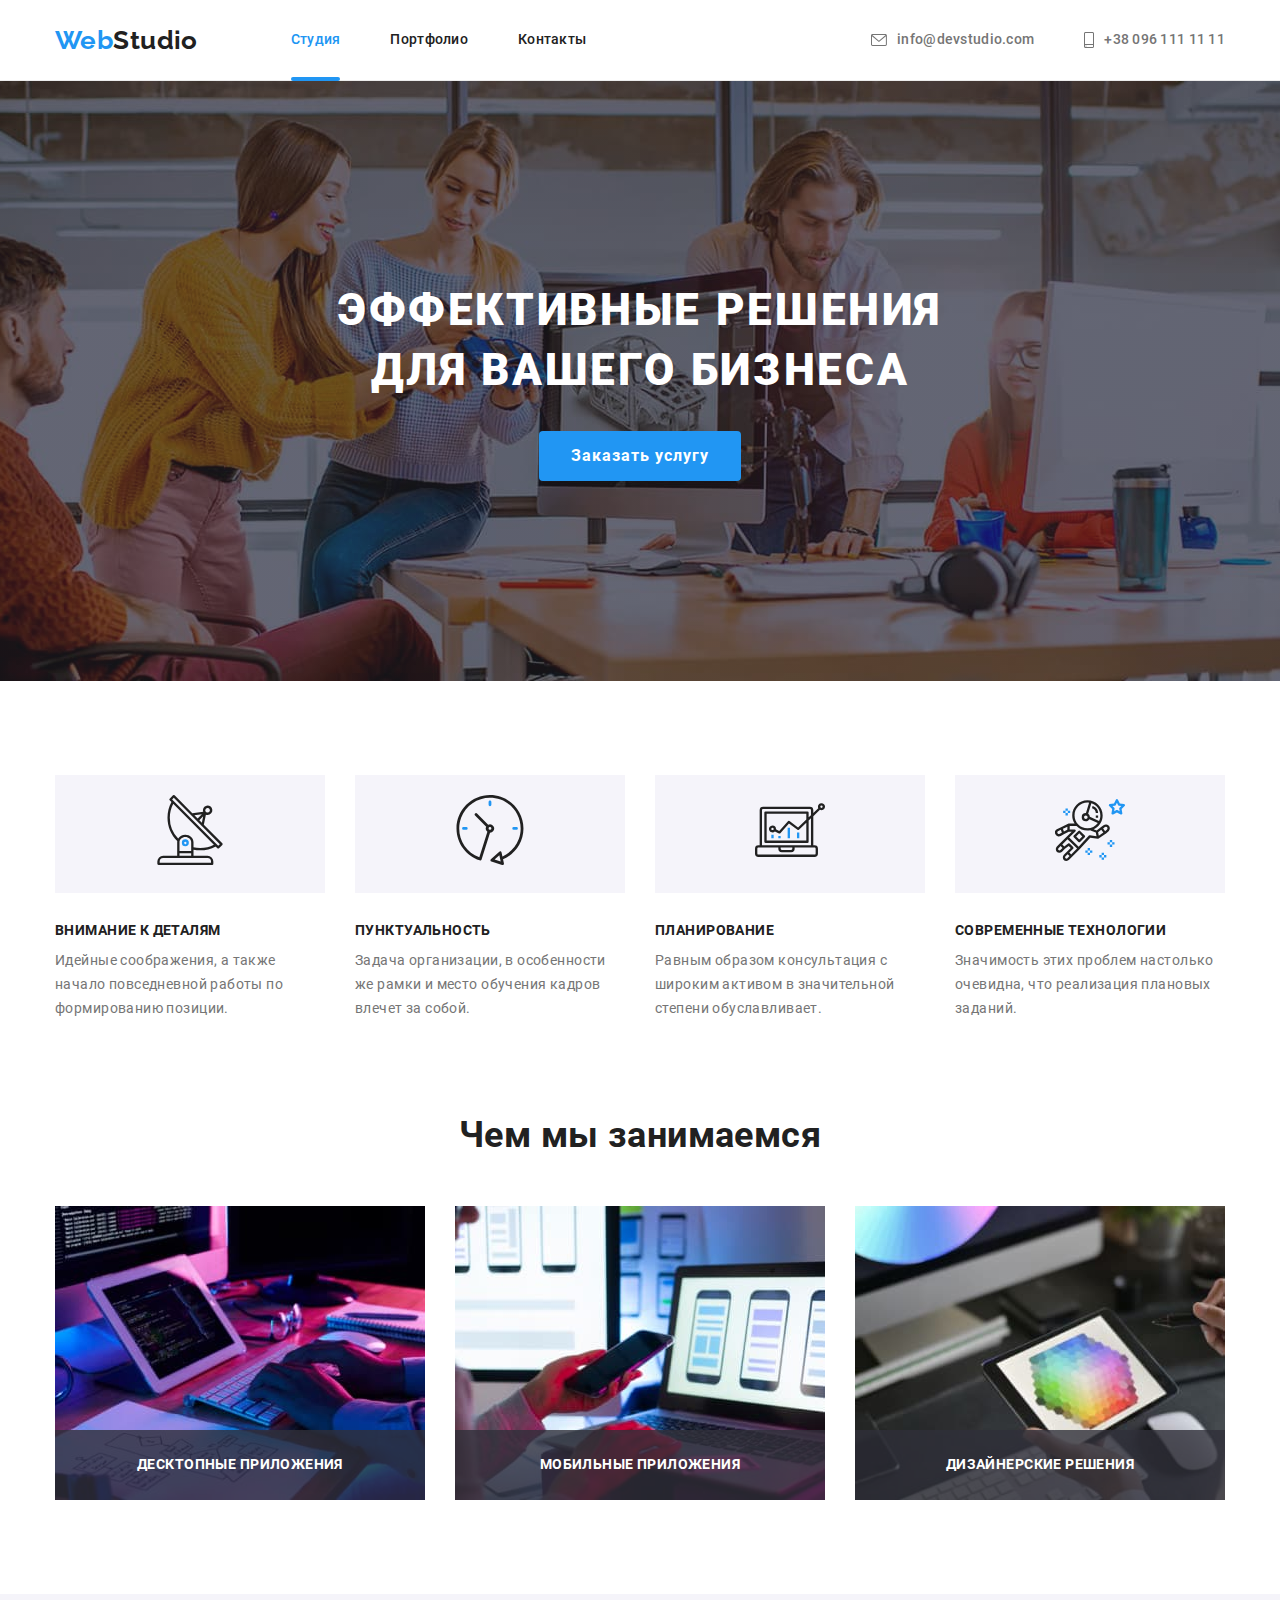
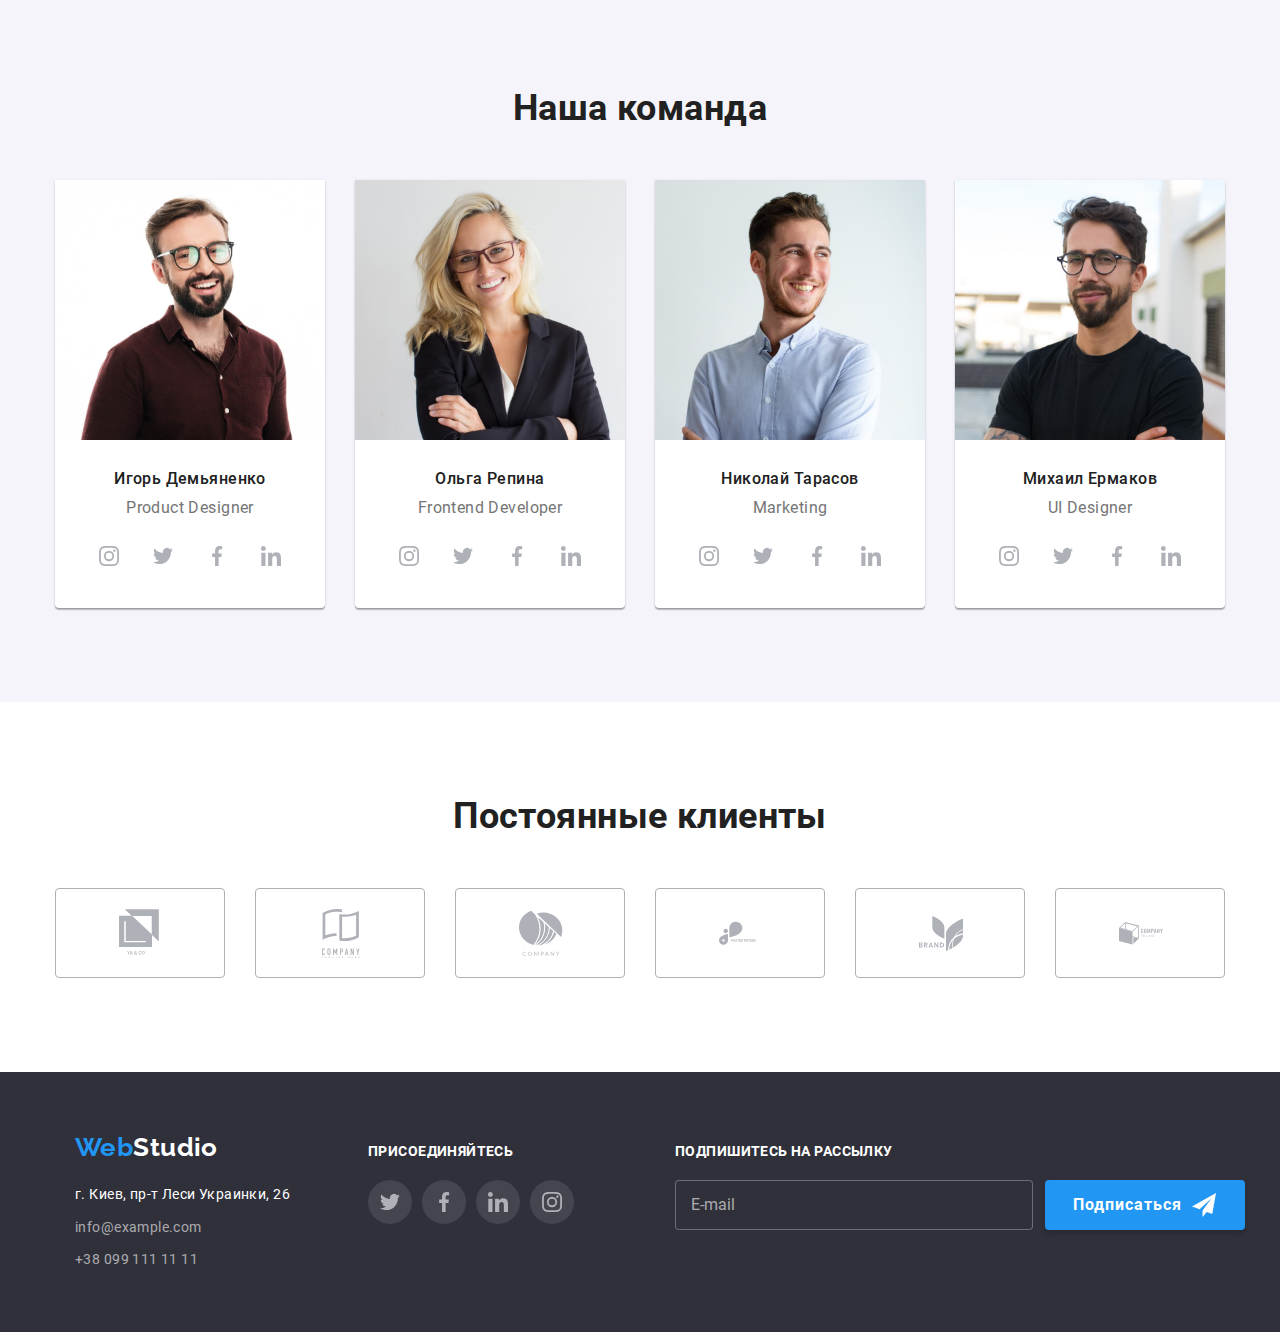
==== index.html @ 4ee9530f "fix bem styles" ====
<!DOCTYPE html>
<html lang="ru">
  <head>
    <meta charset="UTF-8" />
    <meta name="viewport" content="width=device-width, initial-scale=1.0" />
    <meta http-equiv="X-UA-Compatible" content="IE=Edge" />
    <title>Web Studio | Версия 2.0</title>
    <meta
      name="description"
      content="Вторая версия культового макета Web Studio"
    />

    <link rel="stylesheet" href="./css/main.min.css" />
    <link rel="shortcut icon" href="./images/favicon.svg" type="image/x-icon" />
  </head>
  <body>
    <header class="header">
      <div class="container main-nav">
        <nav class="navbar">
          <!-- Логототип в хедере -->
          <a href="./index.html" class="logo"><span class="logo__text">Web</span>Studio</a>

          <!-- Меню в хедере -->
          <ul class="menu list">
            <li class="menu__item">
              <a href="./index.html" class="menu__link menu__link--current"
                >Студия</a
              >
            </li>
            <li class="menu__item">
              <a href="./portfolio.html" class="menu__link">Портфолио</a>
            </li>
            <li class="menu__item">
              <a href="#" class="menu__link">Контакты</a>
            </li>
          </ul>
        </nav>

        <!-- Контакты в хедере -->
        <ul class="contacts list">
          <li class="contacts__item">
            <a href="mailto:info@devstudio.com" class="contacts__link">
              <div class="contacts__icon">
                <svg class="contacts__mail" width="16" height="12">
                  <use href="./images/sprite.svg#icon-head-mail"></use>
                </svg>

                info@devstudio.com
              </div></a
            >
          </li>
          <li class="contacts__item">
            <a href="tel:+380961111111" class="contacts__link">
              <div class="contacts__icon">
                <svg class="contacts__phone" width="10" height="16">
                  <use href="./images/sprite.svg#icon-head-phone"></use>
                </svg>

                +38 096 111 11 11
              </div>
            </a>
          </li>
        </ul>
      </div>
    </header>

    <main>
      <!-- Секция Героя -->
      <section class="hero">
        <div class="hero__content">
          <h1 class="hero__title">
            Эффективные решения<br />для вашего бизнеса
          </h1>
          <button data-modal-open class="hero__btn">Заказать услугу</button>
        </div>
      </section>

      <!-- Секция "Преимущества" -->
      <section class="features">
        <div class="container">
          <h2 class="title visually-hidden">Наши преимущества</h2>
          <ul class="features__list list">
            <li class="features__item">
              <div class="features__img">
                <svg class="features__icon" width="70" height="70">
                  <use href="./images/sprite.svg#icon-antenna"></use>
                </svg>
              </div>
              <h3 class="features__title">Внимание к деталям</h3>
              <p class="features__text">
                Идейные соображения, а также начало повседневной работы по
                формированию позиции.
              </p>
            </li>
            <li class="features__item">
              <div class="features__img">
                <svg class="features__icon" width="70" height="70">
                  <use href="./images/sprite.svg#icon-clock"></use>
                </svg>
              </div>
              <h3 class="features__title">Пунктуальность</h3>
              <p class="features__text">
                Задача организации, в особенности же рамки и место обучения
                кадров влечет за собой.
              </p>
            </li>
            <li class="features__item">
              <div class="features__img">
                <svg class="features__icon" width="70" height="70">
                  <use href="./images/sprite.svg#icon-diagram"></use>
                </svg>
              </div>
              <h3 class="features__title">Планирование</h3>
              <p class="features__text">
                Равным образом консультация с широким активом в значительной
                степени обуславливает.
              </p>
            </li>
            <li class="features__item">
              <div class="features__img">
                <svg class="features__icon" width="70" height="70">
                  <use href="./images/sprite.svg#icon-astronaut"></use>
                </svg>
              </div>
              <h3 class="features__title">Современные технологии</h3>
              <p class="features__text">
                Значимость этих проблем настолько очевидна, что реализация
                плановых заданий.
              </p>
            </li>
          </ul>
        </div>
      </section>

      <!-- Секция "Чем мы занимаемся" -->
      <section class="photos">
        <div class="container">
          <h2 class="title">Чем мы занимаемся</h2>
          <ul class="photos__list list">
            <li class="photos__item">
              <div class="photos__thumb">
                <img
                  src="./images/whattodo-1.jpg"
                  alt="Человек печатает текст на клавиатуре"
                  width="370"
                  height="294"
                />
                <p class="photos__text">Десктопные приложения</p>
              </div>
            </li>
            <li class="photos__item">
              <div class="photos__thumb">
                <img
                  src="./images/whattodo-2.jpg"
                  alt="Человек смотрит на смартфон перед ноутбуком"
                  width="370"
                  height="294"
                />
                <p class="photos__text">Мобильные приложения</p>
              </div>
            </li>
            <li class="photos__item">
              <div class="photos__thumb">
                <img
                  src="./images/whattodo-3.jpg"
                  alt="Цветовая палитра на экране планшета"
                  width="370"
                  height="294"
                />
                <p class="photos__text">Дизайнерские решения</p>
              </div>
            </li>
          </ul>
        </div>
      </section>

      <!-- Секция "Наша команда" -->
      <section class="team">
        <div class="container">
          <h2 class="title">Наша команда</h2>
          <ul class="team__list list">
            <li class="team__item">
              <img
                src="./images/team-1.jpg"
                alt="Мужчина в очках и с бородой"
                title="Игорь Демьяненко"
                width="270"
                height="260"
              />
              <div class="team__content">
                <h3 class="team__name">Игорь Демьяненко</h3>
                <p class="team__text">Product Designer</p>
                <ul class="social list">
                  <li class="social__item">
                    <a href="#" class="social__link" aria-label="Instagramm">
                      <svg class="social__icon" width="20" height="20">
                        <use href="./images/sprite.svg#icon-instagram"></use>
                      </svg>
                    </a>
                  </li>
                  <li class="social__item">
                    <a href="#" class="social__link" aria-label="Twitter">
                      <svg class="social__icon" width="20" height="20">
                        <use href="./images/sprite.svg#icon-twitter"></use>
                      </svg>
                    </a>
                  </li>
                  <li class="social__item">
                    <a href="#" class="social__link" aria-label="Facebook">
                      <svg class="social__icon" width="20" height="20">
                        <use href="./images/sprite.svg#icon-facebook"></use>
                      </svg>
                    </a>
                  </li>
                  <li class="social__item">
                    <a href="#" class="social__link" aria-label="LinkedIn">
                      <svg class="social__icon" width="20" height="20">
                        <use href="./images/sprite.svg#icon-linkedin"></use>
                      </svg>
                    </a>
                  </li>
                </ul>
              </div>
            </li>
            <li class="team__item">
              <img
                src="./images/team-2.jpg"
                alt="Женщина-блондинка в очках и костюме"
                title="Ольга Репина"
                width="270"
                height="260"
              />
              <div class="team__content">
                <h3 class="team__name">Ольга Репина</h3>
                <p class="team__text">Frontend Developer</p>
                <ul class="social list">
                  <li class="social__item">
                    <a href="#" class="social__link" aria-label="Instagramm">
                      <svg class="social__icon" width="20" height="20">
                        <use href="./images/sprite.svg#icon-instagram"></use>
                      </svg>
                    </a>
                  </li>
                  <li class="social__item">
                    <a href="#" class="social__link" aria-label="Twiter">
                      <svg class="social__icon" width="20" height="20">
                        <use href="./images/sprite.svg#icon-twitter"></use>
                      </svg>
                    </a>
                  </li>
                  <li class="social__item">
                    <a href="#" class="social__link" aria-label="Facebook">
                      <svg class="social__icon" width="20" height="20">
                        <use href="./images/sprite.svg#icon-facebook"></use>
                      </svg>
                    </a>
                  </li>
                  <li class="social_item">
                    <a href="#" class="social__link" aria-label="LinkedIn">
                      <svg class="social__icon" width="20" height="20">
                        <use href="./images/sprite.svg#icon-linkedin"></use>
                      </svg>
                    </a>
                  </li>
                </ul>
              </div>
            </li>
            <li class="team__item">
              <img
                src="./images/team-3.jpg"
                alt="Мужчина в светлой рубашке"
                title="Николай Тарасов"
                width="270"
                height="260"
              />
              <div class="team__content">
                <h3 class="team__name">Николай Тарасов</h3>
                <p class="team__text">Marketing</p>
                <ul class="social list">
                  <li class="social__item">
                    <a href="#" class="social__link" aria-label="Instagramm">
                      <svg class="social__icon" width="20" height="20">
                        <use href="./images/sprite.svg#icon-instagram"></use>
                      </svg>
                    </a>
                  </li>
                  <li class="social__item">
                    <a href="#" class="social__link" aria-label="Twiter">
                      <svg class="social__icon" width="20" height="20">
                        <use href="./images/sprite.svg#icon-twitter"></use>
                      </svg>
                    </a>
                  </li>
                  <li class="social__item">
                    <a href="#" class="social__link" aria-label="Facebook">
                      <svg class="social__icon" width="20" height="20">
                        <use href="./images/sprite.svg#icon-facebook"></use>
                      </svg>
                    </a>
                  </li>
                  <li class="social__item">
                    <a href="#" class="social__link" aria-label="LinkedIn">
                      <svg class="social__icon" width="20" height="20">
                        <use href="./images/sprite.svg#icon-linkedin"></use>
                      </svg>
                    </a>
                  </li>
                </ul>
              </div>
            </li>
            <li class="team__item">
              <img
                src="./images/team-4.jpg"
                alt="Мужчина в очках, с бородой, в темной футболке"
                title="Михаил Ермаков"
                width="270"
                height="260"
              />
              <div class="team__content">
                <h3 class="team__name">Михаил Ермаков</h3>
                <p class="team__text">UI Designer</p>
                <ul class="social list">
                  <li class="social__item">
                    <a href="#" class="social__link" aria-label="Instagramm">
                      <svg class="social__icon" width="20" height="20">
                        <use href="./images/sprite.svg#icon-instagram"></use>
                      </svg>
                    </a>
                  </li>
                  <li class="social__item">
                    <a href="#" class="social__link" aria-label="Twiter">
                      <svg class="social__icon" width="20" height="20">
                        <use href="./images/sprite.svg#icon-twitter"></use>
                      </svg>
                    </a>
                  </li>
                  <li class="social__item">
                    <a href="#" class="social__link" aria-label="Facebook">
                      <svg class="social__icon" width="20" height="20">
                        <use href="./images/sprite.svg#icon-facebook"></use>
                      </svg>
                    </a>
                  </li>
                  <li class="social__item">
                    <a href="#" class="social__link" aria-label="LinkedIn">
                      <svg class="social__icon" width="20" height="20">
                        <use href="./images/sprite.svg#icon-linkedin"></use>
                      </svg>
                    </a>
                  </li>
                </ul>
              </div>
            </li>
          </ul>
        </div>
      </section>

      <!-- Секция Постоянные клиенты -->
      <section class="clients">
        <div class="container">
          <h2 class="title">Постоянные клиенты</h2>
          <ul class="clients__list list">
            <li class="clients__item">
              <a href="#" class="clients__link" aria-label="Company site-1">
                <svg class="clients__icon" width="44" height="49">
                  <use href="./images/sprite.svg#icon-logo-1"></use>
                </svg>
              </a>
            </li>
            <li class="clients__item">
              <a href="#" class="clients__link" aria-label="Company site-2">
                <svg class="clients__icon" width="44" height="49">
                  <use href="./images/sprite.svg#icon-logo-2"></use>
                </svg>
              </a>
            </li>
            <li class="clients__item">
              <a href="#" class="clients__link" aria-label="Company site-3">
                <svg class="clients__icon" width="44" height="49">
                  <use href="./images/sprite.svg#icon-logo-3"></use>
                </svg>
              </a>
            </li>
            <li class="clients__item">
              <a href="#" class="clients__link" aria-label="Company site-4">
                <svg class="clients__icon" width="44" height="49">
                  <use href="./images/sprite.svg#icon-logo-4"></use>
                </svg>
              </a>
            </li>
            <li class="clients__item">
              <a href="#" class="clients__link" aria-label="Company site-5">
                <svg class="clients__icon" width="44" height="49">
                  <use href="./images/sprite.svg#icon-logo-5"></use>
                </svg>
              </a>
            </li>
            <li class="clients__item">
              <a href="#" class="clients__link" aria-label="Company site-6">
                <svg class="clients__icon" width="44" height="49">
                  <use href="./images/sprite.svg#icon-logo-6"></use>
                </svg>
              </a>
            </li>
          </ul>
        </div>
      </section>
    </main>

    <footer class="footer">
      <div class="container">
        <div class="footer-blocks">
          <!-- Адрес в футере -->
          <div class="address-block">
            <!-- Логотип в футере -->
            <a href="./index.html" class="footer__logo"
              ><span>Web</span>Studio</a
            >

            <!-- Контакты в футере -->
            <address class="adress">
              <p class="adress__map">г. Киев, пр-т Леси Украинки, 26</p>
              <a href="mailto:info@example.com" class="adress__link"
                >info@example.com</a
              >
              <a href="tel:+380991111111" class="adress__link"
                >+38 099 111 11 11</a
              >
            </address>
          </div>

          <!-- Соц сети в футере -->
          <div class="networks">
            <b class="networks__title">Присоединяйтесь</b>
            <ul class="networks__list list">
              <li class="networks__item">
                <a href="#" class="networks__link" aria-label="Twiter">
                  <svg class="networks__icon" width="20" height="20">
                    <use href="./images/sprite.svg#icon-twitter"></use>
                  </svg>
                </a>
              </li>
              <li class="networks__item">
                <a href="#" class="networks__link" aria-label="Facebook">
                  <svg class="networks__icon" width="20" height="20">
                    <use href="./images/sprite.svg#icon-facebook"></use>
                  </svg>
                </a>
              </li>
              <li class="networks__item">
                <a href="#" class="networks__link" aria-label="LinkedIn">
                  <svg class="networks__icon" width="20" height="20">
                    <use href="./images/sprite.svg#icon-linkedin"></use>
                  </svg>
                </a>
              </li>
              <li class="networks__item">
                <a href="#" class="networks__link" aria-label="Instagram">
                  <svg class="networks__icon" width="20" height="20">
                    <use href="./images/sprite.svg#icon-instagram"></use>
                  </svg>
                </a>
              </li>
            </ul>
          </div>

          <!-- Форма подписки в футере -->
          <div class="subscribe">
            <b class="networks__title">Подпишитесь на рассылку</b>
            <form class="subscribe__field">
              <input
                type="email"
                name="subscribe-email"
                id="subscribe-email"
                placeholder="E-mail"
                required
                aria-label="Введите почту для будущей рассылки"
              />
              <button
                type="submit"
                class="subscribe__btn"
                aria-label="Оформляет подписку на рассылку"
              >
                <span>Подписаться</span>
                <svg class="subscribe__icon" width="24" height="24">
                  <use href="./images/sprite.svg#icon-send"></use>
                </svg>
              </button>
            </form>
          </div>
        </div>
      </div>
    </footer>

    <!-- Модальное окно с бекдропом -->
    <div class="backdrop is-hidden" data-modal>
      <div class="modal">
        <form class="callback-form js-speaker-form">
          <button
            data-modal-close
            class="modal-close-btn"
            type="button"
            aria-label="Закрывает модальное окно"
          >
            <svg class="modal-close-icon" width="18" height="18">
              <use href="./images/sprite.svg#icon-close"></use>
            </svg>
          </button>

          <b class="callback-title">
            Оставьте свои данные, мы вам перезвоним
          </b>

          <label class="callback-group">
            <span class="callback-label">Имя</span>
            <span class="callback-area">
              <input
                class="callback-input"
                type="text"
                name="name"
                pattern="^[A-Za-zА-Яа-яЁё\s]+$"
                required
              />
              <svg class="callback-icon" width="18" height="18">
                <use href="./images/sprite.svg#icon-form-name"></use>
              </svg>
            </span>
          </label>

          <label class="callback-group">
            <span class="callback-label">Телефон</span>
            <span class="callback-area">
              <input
                class="callback-input"
                type="tel"
                name="tel"
                pattern="[0-9]{10,12}"
                required
              />
              <svg class="callback-icon" width="18" height="18">
                <use href="./images/sprite.svg#icon-form-phone"></use>
              </svg>
            </span>
          </label>

          <label class="callback-group">
            <span class="callback-label">Почта</span>
            <span class="callback-area">
              <input
                class="callback-input"
                type="email"
                name="email"
                required
              />
              <svg class="callback-icon" width="18" height="18">
                <use href="./images/sprite.svg#icon-form-mail"></use>
              </svg>
            </span>
          </label>

          <label class="callback-commit">
            <span class="callback-label">Комментарий</span>
            <textarea
              name="commit"
              rows="5"
              placeholder="Введите текст"
            ></textarea>
          </label>

          <label class="policy-block">
            <input
              class="checkbox visually-hidden"
              type="checkbox"
              name="policy"
              value="agree"
              required
            />
            <span class="policy-icon"></span>
            <span
              >Соглашаюсь с рассылкой и принимаю
              <a href="#" class="policy-link">Условия договора</a></span
            >
          </label>

          <div class="btn-block">
            <button
              type="submit"
              class="callback-btn"
              aria-label="Отправялет форму"
            >
              Отправить
            </button>
          </div>
        </form>
      </div>
    </div>

    <!-- Скрипт для модального окна -->
    <script src="./js/modal.js"></script>

    <!-- Скрипт для отправки данных с формы модального окна -->
    <script>
      (() => {
        document
          .querySelector(".js-speaker-form")
          .addEventListener("submit", (e) => {
            e.preventDefault();

            new FormData(e.currentTarget).forEach((value, name) =>
              console.log(`${name}: ${value}`)
            );
          });
      })();
    </script>
  </body>
</html>
---- css/main.min.css ----
@font-face{font-family:"Raleway";src:local("Raleway"),url("../fonts/Raleway-Bold.ttf") format("truetype");font-weight:700;font-style:normal;font-display:fallback}@font-face{font-family:"Roboto";src:local("Roboto"),url("../fonts/Roboto-Regular.ttf") format("truetype");font-weight:400;font-style:normal;font-display:fallback}@font-face{font-family:"Roboto";src:local("Roboto"),url("../fonts/Roboto-Medium.ttf") format("truetype");font-weight:500;font-style:normal;font-display:fallback}@font-face{font-family:"Roboto";src:local("Roboto"),url("../fonts/Roboto-Bold.ttf") format("truetype");font-weight:700;font-style:normal;font-display:fallback}@font-face{font-family:"Roboto";src:local("Roboto"),url("../fonts/Roboto-Black.ttf") format("truetype");font-weight:900;font-style:normal;font-display:fallback}/*! modern-normalize v0.7.0 | MIT License | https://github.com/sindresorhus/modern-normalize */*,::after,::before{-webkit-box-sizing:border-box;box-sizing:border-box}:root{-moz-tab-size:4;-o-tab-size:4;tab-size:4}html{line-height:1.15;-webkit-text-size-adjust:100%}body{margin:0}body{font-family:system-ui,-apple-system,'Segoe UI',Roboto,Helvetica,Arial,sans-serif,'Apple Color Emoji','Segoe UI Emoji'}hr{height:0}abbr[title]{-webkit-text-decoration:underline dotted;text-decoration:underline dotted}b,strong{font-weight:bolder}code,kbd,pre,samp{font-family:ui-monospace,SFMono-Regular,Consolas,'Liberation Mono',Menlo,monospace;font-size:1em}small{font-size:80%}sub,sup{font-size:75%;line-height:0;position:relative;vertical-align:baseline}sub{bottom:-.25em}sup{top:-.5em}button,input,optgroup,select,textarea{font-family:inherit;font-size:100%;line-height:1.15;margin:0}button,select{text-transform:none}[type=button],[type=reset],[type=submit],button{-webkit-appearance:button}[type=button]::-moz-focus-inner,[type=reset]::-moz-focus-inner,[type=submit]::-moz-focus-inner,button::-moz-focus-inner{border-style:none;padding:0}[type=button]:-moz-focusring,[type=reset]:-moz-focusring,[type=submit]:-moz-focusring,button:-moz-focusring{outline:1px dotted ButtonText}legend{padding:0}progress{vertical-align:baseline}[type=number]::-webkit-inner-spin-button,[type=number]::-webkit-outer-spin-button{height:auto}[type=search]{-webkit-appearance:textfield;outline-offset:-2px}[type=search]::-webkit-search-decoration{-webkit-appearance:none}::-webkit-file-upload-button{-webkit-appearance:button;font:inherit}summary{display:list-item}body{background-color:#fff;color:#757575;font-family:Roboto,sans-serif;letter-spacing:0.03em;font-size:14px;line-height:1.71}.list{padding:0;margin:0;list-style:none}.title{margin-top:0;margin-bottom:50px;color:#212121;font-weight:700;font-size:36px;line-height:1.16;text-align:center}.container{width:1200px;margin-left:auto;margin-right:auto;padding:0 15px}img{display:block;max-width:100%;height:auto}.visually-hidden{position:absolute;width:1px;height:1px;margin:-1px;border:0;padding:0;clip:rect(0 0 0 0);overflow:hidden}.header{border-bottom:1px solid #ececec}.main-nav{display:-webkit-box;display:-ms-flexbox;display:flex;-webkit-box-align:center;-ms-flex-align:center;align-items:center}.navbar{display:-webkit-box;display:-ms-flexbox;display:flex;-webkit-box-align:center;-ms-flex-align:center;align-items:center}.logo{margin-right:93px;color:#212121;font-family:Raleway,sans-serif;font-weight:700;font-size:26px;line-height:1.19;text-decoration:none}.logo__text{color:#2196f3}.menu{display:-webkit-box;display:-ms-flexbox;display:flex}.menu__item:not(:last-child){margin-right:50px}.menu__link{position:relative;display:block;padding-top:32px;padding-bottom:32px;color:#212121;font-weight:500;font-size:14px;line-height:1.14;letter-spacing:0.02em;text-decoration:none;-webkit-transition:color 250ms cubic-bezier(0.4, 0, 0.2, 1);transition:color 250ms cubic-bezier(0.4, 0, 0.2, 1)}.menu__link:hover,.menu__link:focus{color:#2196f3}.menu__link--current{color:#2196f3}.menu__link--current::after{content:"";position:absolute;bottom:-1px;left:0;display:block;width:100%;height:4px;border-radius:2px;background-color:#2196f3}.contacts{display:-webkit-box;display:-ms-flexbox;display:flex;margin-left:auto}.contacts__item:not(:last-child){margin-right:50px}.contacts__link{color:#757575;font-weight:500;font-size:14px;line-height:1.14;letter-spacing:0.02em;text-decoration:none;-webkit-transition:color 250ms cubic-bezier(0.4, 0, 0.2, 1);transition:color 250ms cubic-bezier(0.4, 0, 0.2, 1)}.contacts__link:hover,.contacts__link:focus{color:#2196f3}.contacts__icon{display:-webkit-box;display:-ms-flexbox;display:flex;-webkit-box-align:center;-ms-flex-align:center;align-items:center}.contacts__mail{width:16px;height:12px;margin-right:10px;fill:currentColor}.contacts__phone{margin-right:10px;width:10px;height:16px;fill:currentColor}.hero{display:-webkit-box;display:-ms-flexbox;display:flex;-webkit-box-align:center;-ms-flex-align:center;align-items:center;max-width:1600px;min-height:600px;margin-left:auto;margin-right:auto;background-color:#2f303a;background-image:-webkit-gradient(linear, left top, right top, from(rgba(47,48,58,0.4)), to(rgba(47,48,58,0.4))),url(../images/hero-img.jpg);background-image:linear-gradient(to right, rgba(47,48,58,0.4), rgba(47,48,58,0.4)),url(../images/hero-img.jpg);background-repeat:no-repeat;background-size:cover;background-position:center}.hero__content{max-width:696px;margin-right:auto;margin-left:auto;text-align:center}.hero__title{margin-top:0;margin-bottom:30px;color:#fff;font-weight:900;font-size:44px;line-height:1.36;letter-spacing:0.06em;text-transform:uppercase}.hero__btn{min-width:200px;height:50px;padding:10px 32px;border-radius:4px;border:0px solid transparent;background-color:#2196f3;color:#fff;font-family:inherit;font-weight:700;font-size:16px;line-height:1.87;letter-spacing:0.06em;-webkit-transform:scale(1);transform:scale(1);-webkit-transition:all 250ms cubic-bezier(0.4, 0, 0.2, 1);transition:all 250ms cubic-bezier(0.4, 0, 0.2, 1);cursor:pointer}.hero__btn:hover,.hero__btn:focus{-webkit-box-shadow:0px 4px 4px rgba(0,0,0,0.15);box-shadow:0px 4px 4px rgba(0,0,0,0.15);-webkit-transform:scale(0.93);transform:scale(0.93)}.features{padding-top:94px}.features__list{display:-webkit-box;display:-ms-flexbox;display:flex}.features__item{width:calc((100% - 90px) / 4)}.features__item:not(:last-child){margin-right:30px}.features__img{margin-bottom:30px;padding:20px 100px;background-color:#f5f4fa;text-align:center}.features__icon{width:70px;height:70px}.features__title{margin-top:0;margin-bottom:10px;color:#212121;font-weight:700;font-size:14px;line-height:1.14;text-transform:uppercase}.features__text{margin-top:0;margin-bottom:0}.photos{padding-top:94px;padding-bottom:94px}.photos__list{display:-webkit-box;display:-ms-flexbox;display:flex}.photos__item{width:calc((100% - 60px) / 3);background-color:#757575}.photos__item:not(:last-child){margin-right:30px}.photos__thumb{position:relative}.photos__text{position:absolute;bottom:0;left:50%;-webkit-transform:translate(-50%, 0);transform:translate(-50%, 0);width:370px;height:70px;margin:0;padding-top:27px;padding-bottom:27px;background-color:rgba(47,48,58,0.8);color:#fff;font-weight:700;font-size:14px;line-height:1.14;text-align:center;text-transform:uppercase}.team{padding-top:94px;padding-bottom:94px;background-color:#f5f4fa}.team__list{display:-webkit-box;display:-ms-flexbox;display:flex}.team__item{width:calc((100% - 90px) / 4);border-bottom-right-radius:4px;border-bottom-left-radius:4px;background-color:#fff;-webkit-box-shadow:0px 1px 3px rgba(0,0,0,0.12),0px 1px 1px rgba(0,0,0,0.14),0px 2px 1px rgba(0,0,0,0.2);box-shadow:0px 1px 3px rgba(0,0,0,0.12),0px 1px 1px rgba(0,0,0,0.14),0px 2px 1px rgba(0,0,0,0.2)}.team__item:not(:last-child){margin-right:30px}.team__content{padding:30px 32px;text-align:center}.team__name{margin-top:0;margin-bottom:10px;color:#212121;font-weight:500;font-size:16px;line-height:1.18}.team__text{margin-top:0;margin-bottom:16px;font-size:16px;line-height:1.18}.social{display:-webkit-box;display:-ms-flexbox;display:flex;-webkit-box-pack:center;-ms-flex-pack:center;justify-content:center}.social__item:not(:last-child){margin-right:10px}.social__link{display:-webkit-box;display:-ms-flexbox;display:flex;-webkit-box-pack:center;-ms-flex-pack:center;justify-content:center;-webkit-box-align:center;-ms-flex-align:center;align-items:center;width:44px;height:44px;border-radius:50%;-webkit-transition:background-color 250ms cubic-bezier(0.4, 0, 0.2, 1);transition:background-color 250ms cubic-bezier(0.4, 0, 0.2, 1)}.social__link:hover,.social__link:focus{background-color:#2196f3}.social__icon{width:20px;height:20px;fill:#afb1b8;-webkit-transition:fill 250ms cubic-bezier(0.4, 0, 0.2, 1);transition:fill 250ms cubic-bezier(0.4, 0, 0.2, 1)}.social__link:hover .social__icon,.social__link:focus .social__icon{fill:#fff}.clients{padding-top:94px;padding-bottom:94px}.clients__list{display:-webkit-box;display:-ms-flexbox;display:flex;-webkit-box-pack:center;-ms-flex-pack:center;justify-content:center}.clients__item{width:calc((100% - 30px * 5) / 6);height:90px;border:1px solid #afb1b8;border-radius:4px;-webkit-transition:border-color 250ms cubic-bezier(0.4, 0, 0.2, 1);transition:border-color 250ms cubic-bezier(0.4, 0, 0.2, 1)}.clients__item:not(:last-child){margin-right:30px}.clients__item:hover,.clients__item:focus{border-color:#2196f3}.clients__link{display:-webkit-box;display:-ms-flexbox;display:flex;-webkit-box-pack:center;-ms-flex-pack:center;justify-content:center;-webkit-box-align:center;-ms-flex-align:center;align-items:center;width:170px;height:90px}.clients__icon{width:44px;height:49px;fill:#afb1b8;-webkit-transition:fill 250ms cubic-bezier(0.4, 0, 0.2, 1);transition:fill 250ms cubic-bezier(0.4, 0, 0.2, 1)}.clients__link:hover .clients__icon,.clients__link:focus .clients__icon{fill:#2196f3}.footer{padding:60px 60px;background-color:#2f303a;color:#fff}.footer-blocks{display:-webkit-box;display:-ms-flexbox;display:flex;-webkit-box-pack:justify;-ms-flex-pack:justify;justify-content:space-between;-webkit-box-align:baseline;-ms-flex-align:baseline;align-items:baseline}.address-block{margin-right:70px}.footer__logo{display:inline-block;margin-bottom:20px;font-family:Raleway,sans-serif;font-weight:700;font-size:26px;line-height:1.19;text-decoration:none;color:#fff}.footer__logo span{color:#2196f3}.adress{display:-webkit-box;display:-ms-flexbox;display:flex;-webkit-box-orient:vertical;-webkit-box-direction:normal;-ms-flex-direction:column;flex-direction:column;font-style:normal}.adress__map{margin-top:0;margin-bottom:9px}.adress__link{margin-bottom:9px;color:rgba(255,255,255,0.6);text-decoration:none;-webkit-transition:color 250ms cubic-bezier(0.4, 0, 0.2, 1);transition:color 250ms cubic-bezier(0.4, 0, 0.2, 1)}.adress__link:last-child{margin-bottom:0}.adress__link:hover,.adress__link:focus{color:#2196f3}.networks{margin-right:93px}.networks__title{display:inline-block;margin-bottom:20px;line-height:1.14;text-transform:uppercase}.networks__list{display:-webkit-box;display:-ms-flexbox;display:flex}.networks__item:not(:last-child){margin-right:10px}.networks__link{display:-webkit-box;display:-ms-flexbox;display:flex;-webkit-box-pack:center;-ms-flex-pack:center;justify-content:center;-webkit-box-align:center;-ms-flex-align:center;align-items:center;width:44px;height:44px;border-radius:50%;background-color:rgba(255,255,255,0.1);-webkit-transition:background-color 250ms cubic-bezier(0.4, 0, 0.2, 1);transition:background-color 250ms cubic-bezier(0.4, 0, 0.2, 1)}.networks__link:hover,.networks__link:focus{background-color:#2196f3}.networks__icon{width:20px;height:20px;fill:#afb1b8;-webkit-transition:fill 250ms cubic-bezier(0.4, 0, 0.2, 1);transition:fill 250ms cubic-bezier(0.4, 0, 0.2, 1)}.networks__link:hover .networks__icon,.networks__link:focus .networks__icon{fill:#f5f4fa}.subscribe__field{display:-webkit-box;display:-ms-flexbox;display:flex;-webkit-box-align:center;-ms-flex-align:center;align-items:center}.subscribe__field input{width:358px;height:50px;padding:15px;margin-right:12px;border:1px solid rgba(255,255,255,0.3);border-radius:4px;background-color:#2f303a;font-size:16px;line-height:1.25;color:rgba(255,255,255,0.6);-webkit-transition:all 250ms cubic-bezier(0.4, 0, 0.2, 1);transition:all 250ms cubic-bezier(0.4, 0, 0.2, 1)}.subscribe__field input::-webkit-input-placeholder{font-size:16px;line-height:1.25;color:rgba(255,255,255,0.6)}.subscribe__field input:-ms-input-placeholder{font-size:16px;line-height:1.25;color:rgba(255,255,255,0.6)}.subscribe__field input::-ms-input-placeholder{font-size:16px;line-height:1.25;color:rgba(255,255,255,0.6)}.subscribe__field input::placeholder{font-size:16px;line-height:1.25;color:rgba(255,255,255,0.6)}.subscribe__field input:focus{outline:transparent;border:1px solid currentColor}.subscribe__field input:not(:placeholder-shown):focus:valid{color:green;border-color:green}.subscribe__field input:not(:placeholder-shown):focus:invalid{color:tomato;border-color:tomato}.subscribe__btn{display:-webkit-box;display:-ms-flexbox;display:flex;-webkit-box-align:center;-ms-flex-align:center;align-items:center;min-width:200px;height:50px;padding:10px 28px;border:0px solid transparent;border-radius:4px;background-color:#2196f3;-webkit-box-shadow:0px 4px 4px rgba(0,0,0,0.15);box-shadow:0px 4px 4px rgba(0,0,0,0.15);font-weight:700;font-size:16px;line-height:1.87;letter-spacing:0.06em;color:#fff;-webkit-transform:scale(1);transform:scale(1);-webkit-transition:-webkit-transform 250ms cubic-bezier(0.4, 0, 0.2, 1);transition:-webkit-transform 250ms cubic-bezier(0.4, 0, 0.2, 1);transition:transform 250ms cubic-bezier(0.4, 0, 0.2, 1);transition:transform 250ms cubic-bezier(0.4, 0, 0.2, 1), -webkit-transform 250ms cubic-bezier(0.4, 0, 0.2, 1);cursor:pointer}.subscribe__btn:hover:enabled,.subscribe__btn:focus:enabled{-webkit-transform:scale(0.93);transform:scale(0.93)}.subscribe__btn:disabled{background-color:gray}.subscribe__icon{width:24px;height:24px;margin-left:10px}.backdrop{position:fixed;top:0;left:0;width:100%;height:100%;background-color:rgba(0,0,0,0.2);-webkit-transition:opacity 250ms cubic-bezier(0.4, 0, 0.2, 1);transition:opacity 250ms cubic-bezier(0.4, 0, 0.2, 1);opacity:1}.backdrop.is-hidden{opacity:0;pointer-events:none}.modal{position:absolute;top:50%;left:50%;width:528px;height:auto;border-radius:4px;background-color:#fff;-webkit-box-shadow:0px 1px 3px rgba(0,0,0,0.12),0px 1px 1px rgba(0,0,0,0.14),0px 2px 1px rgba(0,0,0,0.2);box-shadow:0px 1px 3px rgba(0,0,0,0.12),0px 1px 1px rgba(0,0,0,0.14),0px 2px 1px rgba(0,0,0,0.2);-webkit-transform:translate(-50%, -50%) scale(1);transform:translate(-50%, -50%) scale(1);-webkit-transition:-webkit-transform 250ms cubic-bezier(0.4, 0, 0.2, 1);transition:-webkit-transform 250ms cubic-bezier(0.4, 0, 0.2, 1);transition:transform 250ms cubic-bezier(0.4, 0, 0.2, 1);transition:transform 250ms cubic-bezier(0.4, 0, 0.2, 1), -webkit-transform 250ms cubic-bezier(0.4, 0, 0.2, 1)}.backdrop.is-hidden .modal{-webkit-transform:translate(-50%, -50%) scale(0.5);transform:translate(-50%, -50%) scale(0.5)}.modal-close-btn{position:absolute;top:8px;right:8px;display:-webkit-box;display:-ms-flexbox;display:flex;-webkit-box-pack:center;-ms-flex-pack:center;justify-content:center;-webkit-box-align:center;-ms-flex-align:center;align-items:center;width:30px;height:30px;padding:6px;border-radius:50%;border:1px solid rgba(0,0,0,0.1);background-color:#fff;cursor:pointer}.modal-close-icon{width:18px;height:18px;fill:#000000;-webkit-transition:fill 250ms cubic-bezier(0.4, 0, 0.2, 1);transition:fill 250ms cubic-bezier(0.4, 0, 0.2, 1)}.modal-close-btn:hover .modal-close-icon,.modal-close-btn:focus .modal-close-icon{fill:#2196f3}.callback-form{width:100%;padding:40px}.callback-title{display:inline-block;margin-bottom:12px;color:#212121;font-weight:700;font-size:20px;line-height:1.15;text-align:center}.callback-group{display:-webkit-box;display:-ms-flexbox;display:flex;-webkit-box-orient:vertical;-webkit-box-direction:normal;-ms-flex-direction:column;flex-direction:column;margin-bottom:10px}.callback-label{margin-bottom:4px;font-size:12px;line-height:1.16;letter-spacing:0.01em}.callback-area{position:relative}.callback-input{width:100%;padding:11px 11px 11px 42px;border:1px solid rgba(33,33,33,0.2);border-radius:4px;-webkit-transition:all 250ms cubic-bezier(0.4, 0, 0.2, 1);transition:all 250ms cubic-bezier(0.4, 0, 0.2, 1);cursor:pointer}.callback-input:focus{outline:transparent;border:1px solid #2196f3}.callback-input:not(:placeholder-shown):focus:valid{color:#2196f3;border-color:#2196f3}.callback-input:not(:placeholder-shown):focus:invalid{color:tomato;border-color:tomato}.callback-icon{position:absolute;top:50%;left:12px;width:18px;height:18px;-webkit-transform:translateY(-50%);transform:translateY(-50%);-webkit-transition:fill 250ms cubic-bezier(0.4, 0, 0.2, 1);transition:fill 250ms cubic-bezier(0.4, 0, 0.2, 1)}.callback-area:focus-within .callback-icon{fill:#2196f3}.callback-commit{display:-webkit-box;display:-ms-flexbox;display:flex;-webkit-box-orient:vertical;-webkit-box-direction:normal;-ms-flex-direction:column;flex-direction:column;margin-bottom:20px}.callback-commit textarea{width:100%;padding:12px 16px;border:1px solid rgba(33,33,33,0.2);border-radius:4px;resize:none;cursor:pointer}.callback-commit textarea::-webkit-input-placeholder{font-size:12px;line-height:1.16;letter-spacing:0.01em;color:rgba(117,117,117,0.5)}.callback-commit textarea:-ms-input-placeholder{font-size:12px;line-height:1.16;letter-spacing:0.01em;color:rgba(117,117,117,0.5)}.callback-commit textarea::-ms-input-placeholder{font-size:12px;line-height:1.16;letter-spacing:0.01em;color:rgba(117,117,117,0.5)}.callback-commit textarea::placeholder{font-size:12px;line-height:1.16;letter-spacing:0.01em;color:rgba(117,117,117,0.5)}.callback-commit textarea:focus{outline:transparent;border:1px solid #2196f3}.policy-block{display:block;margin-bottom:30px;text-align:center;cursor:pointer}.policy-icon::before{display:inline-block;content:"";width:16px;height:15px;margin-right:7px;border:2px solid #212121;border-radius:2px;vertical-align:middle;-webkit-transition:all 250ms cubic-bezier(0.4, 0, 0.2, 1);transition:all 250ms cubic-bezier(0.4, 0, 0.2, 1)}.checkbox:checked+.policy-icon::before{vertical-align:middle;border-color:#2196f3;background-color:#2196f3;background-image:url("../images/form-check.svg");background-size:contain;background-origin:border-box}.policy-link{color:#2196f3}.btn-block{text-align:center}.callback-btn{min-width:200px;height:50px;padding:10px 55px;border:0px solid transparent;border-radius:4px;background-color:#2196f3;-webkit-box-shadow:0px 4px 4px rgba(0,0,0,0.15);box-shadow:0px 4px 4px rgba(0,0,0,0.15);font-weight:700;font-size:16px;line-height:1.87;letter-spacing:0.06em;color:#fff;-webkit-transform:scale(1);transform:scale(1);-webkit-transition:-webkit-transform 250ms cubic-bezier(0.4, 0, 0.2, 1);transition:-webkit-transform 250ms cubic-bezier(0.4, 0, 0.2, 1);transition:transform 250ms cubic-bezier(0.4, 0, 0.2, 1);transition:transform 250ms cubic-bezier(0.4, 0, 0.2, 1), -webkit-transform 250ms cubic-bezier(0.4, 0, 0.2, 1);cursor:pointer}.callback-btn:hover:enabled,.callback-btn:focus:enabled{-webkit-transform:scale(0.93);transform:scale(0.93)}.callback-btn:disabled{background-color:gray}
/*# sourceMappingURL=main.min.css.map */
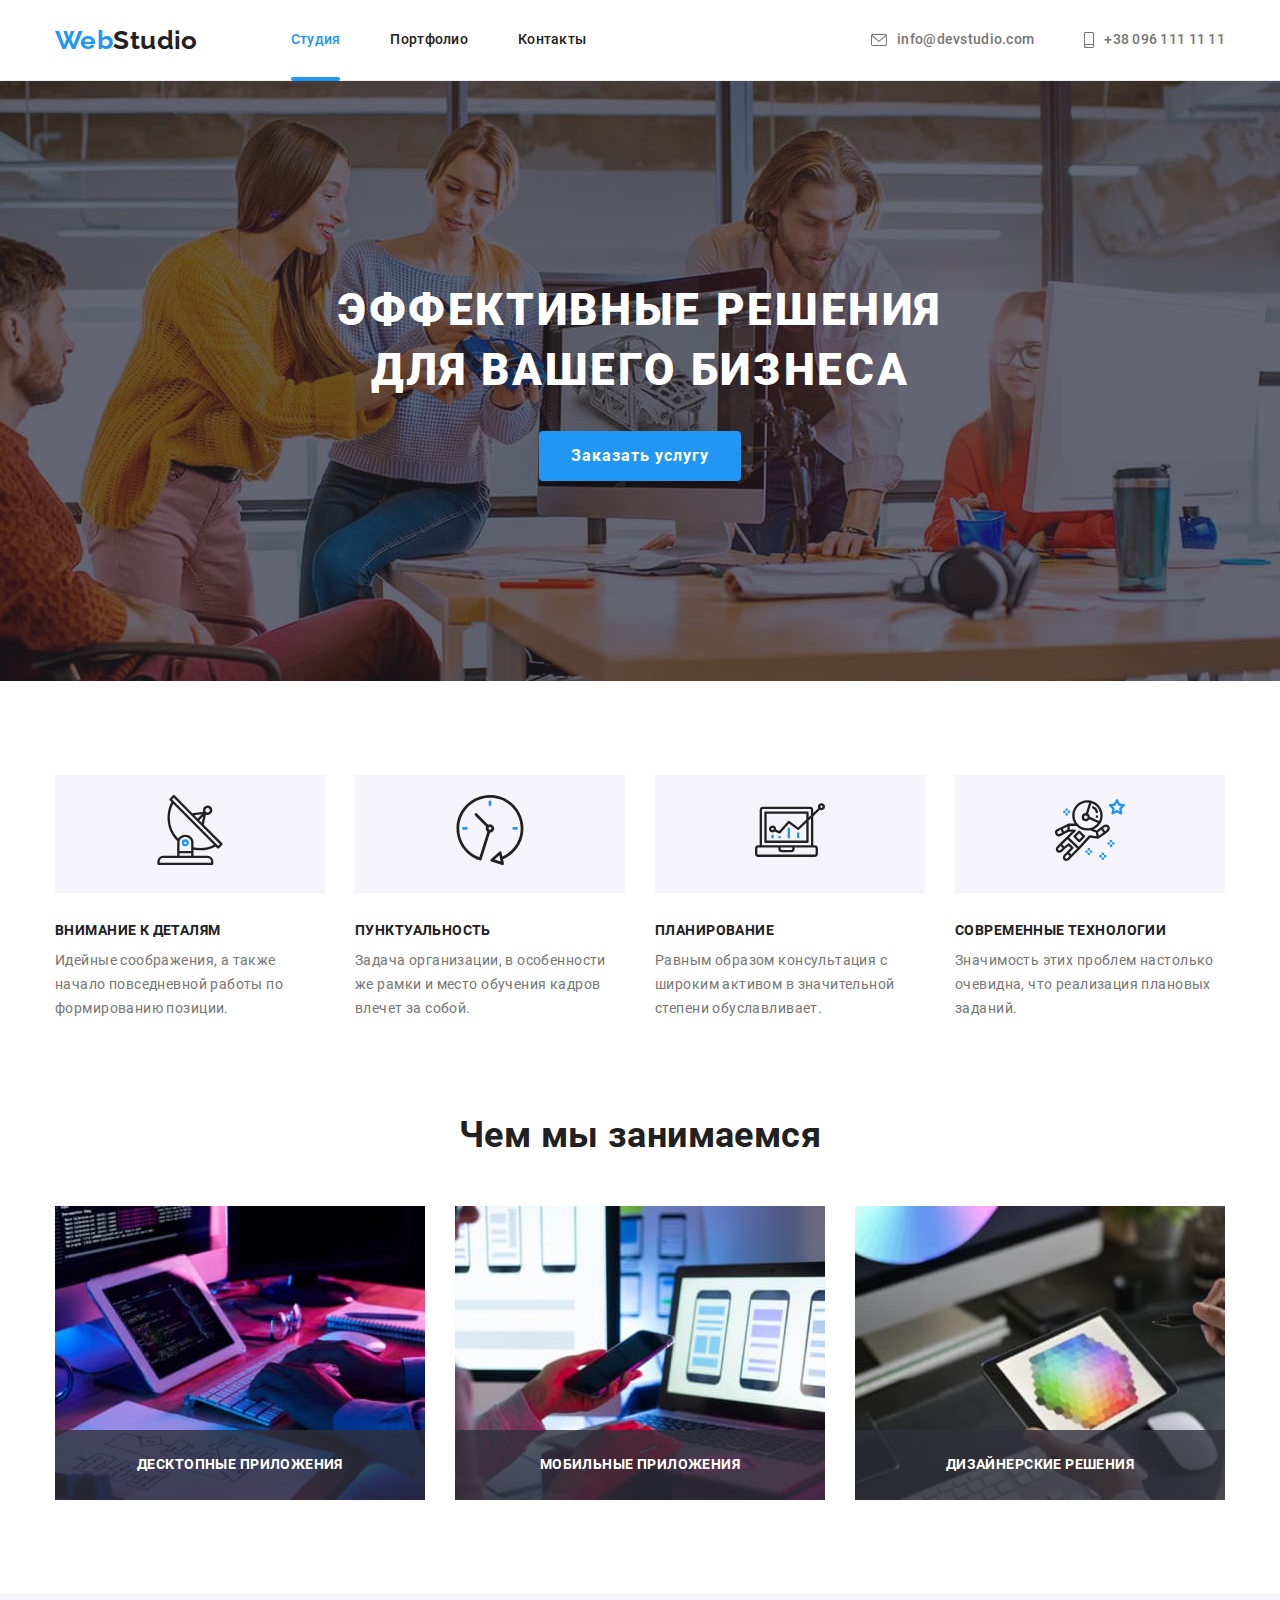
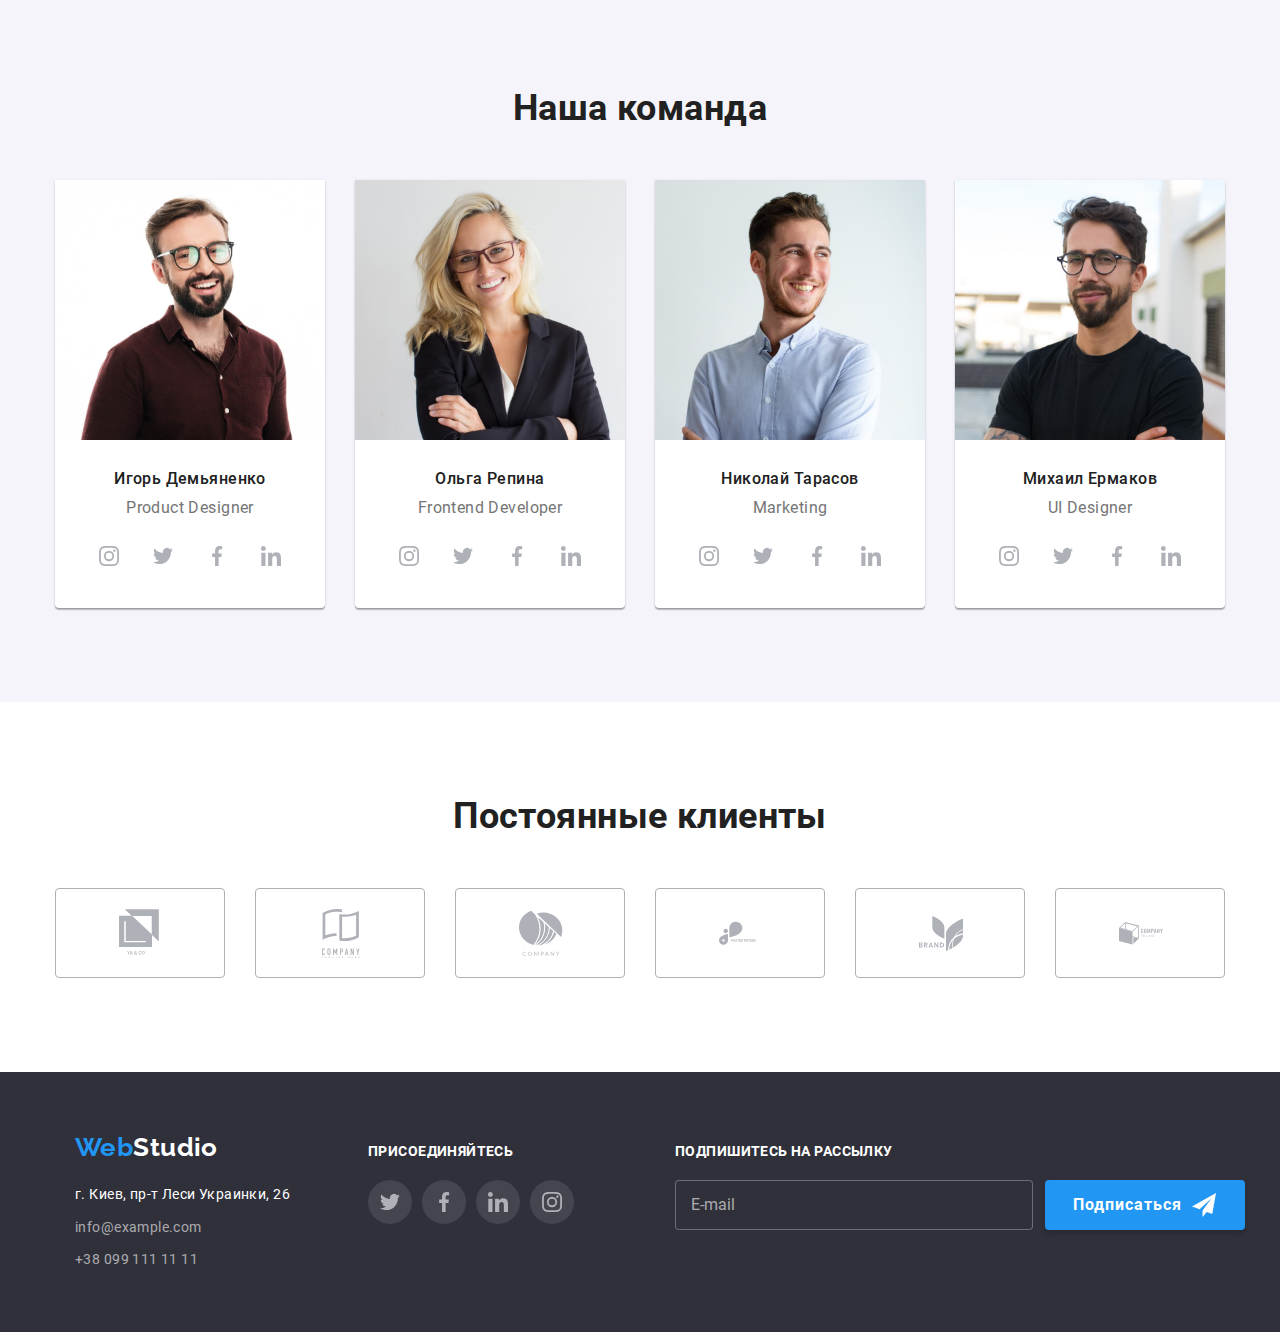
==== commit a9588309: "add btn scss" ====
--- a/index.html
+++ b/index.html
@@ -18,7 +18,9 @@
       <div class="container main-nav">
         <nav class="navbar">
           <!-- Логототип в хедере -->
-          <a href="./index.html" class="logo"><span class="logo__text">Web</span>Studio</a>
+          <a href="./index.html" class="logo header__logo"
+            ><span class="logo__text">Web</span>Studio</a
+          >
 
           <!-- Меню в хедере -->
           <ul class="menu list">
@@ -71,7 +73,7 @@
           <h1 class="hero__title">
             Эффективные решения<br />для вашего бизнеса
           </h1>
-          <button data-modal-open class="hero__btn">Заказать услугу</button>
+          <button data-modal-open class="btn hero__btn">Заказать услугу</button>
         </div>
       </section>
 
@@ -133,7 +135,7 @@
       </section>
 
       <!-- Секция "Чем мы занимаемся" -->
-      <section class="photos">
+      <section class="section photos">
         <div class="container">
           <h2 class="title">Чем мы занимаемся</h2>
           <ul class="photos__list list">
@@ -175,7 +177,7 @@
       </section>
 
       <!-- Секция "Наша команда" -->
-      <section class="team">
+      <section class="section team">
         <div class="container">
           <h2 class="title">Наша команда</h2>
           <ul class="team__list list">
@@ -356,7 +358,7 @@
       </section>
 
       <!-- Секция Постоянные клиенты -->
-      <section class="clients">
+      <section class="section clients">
         <div class="container">
           <h2 class="title">Постоянные клиенты</h2>
           <ul class="clients__list list">
@@ -413,8 +415,8 @@
           <!-- Адрес в футере -->
           <div class="address-block">
             <!-- Логотип в футере -->
-            <a href="./index.html" class="footer__logo"
-              ><span>Web</span>Studio</a
+            <a href="./index.html" class="logo footer__logo"
+              ><span class="logo__text">Web</span>Studio</a
             >
 
             <!-- Контакты в футере -->
@@ -474,11 +476,12 @@
                 id="subscribe-email"
                 placeholder="E-mail"
                 required
+                class="subscribe__input"
                 aria-label="Введите почту для будущей рассылки"
               />
               <button
                 type="submit"
-                class="subscribe__btn"
+                class="btn subscribe__btn"
                 aria-label="Оформляет подписку на рассылку"
               >
                 <span>Подписаться</span>
@@ -498,72 +501,73 @@
         <form class="callback-form js-speaker-form">
           <button
             data-modal-close
-            class="modal-close-btn"
+            class="modal__close-btn"
             type="button"
             aria-label="Закрывает модальное окно"
           >
-            <svg class="modal-close-icon" width="18" height="18">
+            <svg class="modal__close-icon" width="18" height="18">
               <use href="./images/sprite.svg#icon-close"></use>
             </svg>
           </button>
 
-          <b class="callback-title">
+          <b class="callback__title">
             Оставьте свои данные, мы вам перезвоним
           </b>
 
-          <label class="callback-group">
-            <span class="callback-label">Имя</span>
-            <span class="callback-area">
+          <label class="callback__group">
+            <span class="callback__label">Имя</span>
+            <span class="callback__area">
               <input
-                class="callback-input"
+                class="callback__input"
                 type="text"
                 name="name"
                 pattern="^[A-Za-zА-Яа-яЁё\s]+$"
                 required
               />
-              <svg class="callback-icon" width="18" height="18">
+              <svg class="callback__icon" width="18" height="18">
                 <use href="./images/sprite.svg#icon-form-name"></use>
               </svg>
             </span>
           </label>
 
-          <label class="callback-group">
-            <span class="callback-label">Телефон</span>
-            <span class="callback-area">
+          <label class="callback__group">
+            <span class="callback__label">Телефон</span>
+            <span class="callback__area">
               <input
-                class="callback-input"
+                class="callback__input"
                 type="tel"
                 name="tel"
                 pattern="[0-9]{10,12}"
                 required
               />
-              <svg class="callback-icon" width="18" height="18">
+              <svg class="callback__icon" width="18" height="18">
                 <use href="./images/sprite.svg#icon-form-phone"></use>
               </svg>
             </span>
           </label>
 
-          <label class="callback-group">
-            <span class="callback-label">Почта</span>
-            <span class="callback-area">
+          <label class="callback__group">
+            <span class="callback__label">Почта</span>
+            <span class="callback__area">
               <input
-                class="callback-input"
+                class="callback__input"
                 type="email"
                 name="email"
                 required
               />
-              <svg class="callback-icon" width="18" height="18">
+              <svg class="callback__icon" width="18" height="18">
                 <use href="./images/sprite.svg#icon-form-mail"></use>
               </svg>
             </span>
           </label>
 
-          <label class="callback-commit">
-            <span class="callback-label">Комментарий</span>
+          <label class="callback__commit">
+            <span class="callback__label">Комментарий</span>
             <textarea
               name="commit"
               rows="5"
               placeholder="Введите текст"
+              class="callback__textarea"
             ></textarea>
           </label>
 
@@ -575,17 +579,17 @@
               value="agree"
               required
             />
-            <span class="policy-icon"></span>
+            <span class="policy__icon"></span>
             <span
               >Соглашаюсь с рассылкой и принимаю
-              <a href="#" class="policy-link">Условия договора</a></span
+              <a href="#" class="policy__link">Условия договора</a></span
             >
           </label>
 
           <div class="btn-block">
             <button
               type="submit"
-              class="callback-btn"
+              class="btn callback__btn"
               aria-label="Отправялет форму"
             >
               Отправить
--- a/css/main.min.css
+++ b/css/main.min.css
@@ -1,2 +1,2 @@
-@font-face{font-family:"Raleway";src:local("Raleway"),url("../fonts/Raleway-Bold.ttf") format("truetype");font-weight:700;font-style:normal;font-display:fallback}@font-face{font-family:"Roboto";src:local("Roboto"),url("../fonts/Roboto-Regular.ttf") format("truetype");font-weight:400;font-style:normal;font-display:fallback}@font-face{font-family:"Roboto";src:local("Roboto"),url("../fonts/Roboto-Medium.ttf") format("truetype");font-weight:500;font-style:normal;font-display:fallback}@font-face{font-family:"Roboto";src:local("Roboto"),url("../fonts/Roboto-Bold.ttf") format("truetype");font-weight:700;font-style:normal;font-display:fallback}@font-face{font-family:"Roboto";src:local("Roboto"),url("../fonts/Roboto-Black.ttf") format("truetype");font-weight:900;font-style:normal;font-display:fallback}/*! modern-normalize v0.7.0 | MIT License | https://github.com/sindresorhus/modern-normalize */*,::after,::before{-webkit-box-sizing:border-box;box-sizing:border-box}:root{-moz-tab-size:4;-o-tab-size:4;tab-size:4}html{line-height:1.15;-webkit-text-size-adjust:100%}body{margin:0}body{font-family:system-ui,-apple-system,'Segoe UI',Roboto,Helvetica,Arial,sans-serif,'Apple Color Emoji','Segoe UI Emoji'}hr{height:0}abbr[title]{-webkit-text-decoration:underline dotted;text-decoration:underline dotted}b,strong{font-weight:bolder}code,kbd,pre,samp{font-family:ui-monospace,SFMono-Regular,Consolas,'Liberation Mono',Menlo,monospace;font-size:1em}small{font-size:80%}sub,sup{font-size:75%;line-height:0;position:relative;vertical-align:baseline}sub{bottom:-.25em}sup{top:-.5em}button,input,optgroup,select,textarea{font-family:inherit;font-size:100%;line-height:1.15;margin:0}button,select{text-transform:none}[type=button],[type=reset],[type=submit],button{-webkit-appearance:button}[type=button]::-moz-focus-inner,[type=reset]::-moz-focus-inner,[type=submit]::-moz-focus-inner,button::-moz-focus-inner{border-style:none;padding:0}[type=button]:-moz-focusring,[type=reset]:-moz-focusring,[type=submit]:-moz-focusring,button:-moz-focusring{outline:1px dotted ButtonText}legend{padding:0}progress{vertical-align:baseline}[type=number]::-webkit-inner-spin-button,[type=number]::-webkit-outer-spin-button{height:auto}[type=search]{-webkit-appearance:textfield;outline-offset:-2px}[type=search]::-webkit-search-decoration{-webkit-appearance:none}::-webkit-file-upload-button{-webkit-appearance:button;font:inherit}summary{display:list-item}body{background-color:#fff;color:#757575;font-family:Roboto,sans-serif;letter-spacing:0.03em;font-size:14px;line-height:1.71}.list{padding:0;margin:0;list-style:none}.title{margin-top:0;margin-bottom:50px;color:#212121;font-weight:700;font-size:36px;line-height:1.16;text-align:center}.container{width:1200px;margin-left:auto;margin-right:auto;padding:0 15px}img{display:block;max-width:100%;height:auto}.visually-hidden{position:absolute;width:1px;height:1px;margin:-1px;border:0;padding:0;clip:rect(0 0 0 0);overflow:hidden}.header{border-bottom:1px solid #ececec}.main-nav{display:-webkit-box;display:-ms-flexbox;display:flex;-webkit-box-align:center;-ms-flex-align:center;align-items:center}.navbar{display:-webkit-box;display:-ms-flexbox;display:flex;-webkit-box-align:center;-ms-flex-align:center;align-items:center}.logo{margin-right:93px;color:#212121;font-family:Raleway,sans-serif;font-weight:700;font-size:26px;line-height:1.19;text-decoration:none}.logo__text{color:#2196f3}.menu{display:-webkit-box;display:-ms-flexbox;display:flex}.menu__item:not(:last-child){margin-right:50px}.menu__link{position:relative;display:block;padding-top:32px;padding-bottom:32px;color:#212121;font-weight:500;font-size:14px;line-height:1.14;letter-spacing:0.02em;text-decoration:none;-webkit-transition:color 250ms cubic-bezier(0.4, 0, 0.2, 1);transition:color 250ms cubic-bezier(0.4, 0, 0.2, 1)}.menu__link:hover,.menu__link:focus{color:#2196f3}.menu__link--current{color:#2196f3}.menu__link--current::after{content:"";position:absolute;bottom:-1px;left:0;display:block;width:100%;height:4px;border-radius:2px;background-color:#2196f3}.contacts{display:-webkit-box;display:-ms-flexbox;display:flex;margin-left:auto}.contacts__item:not(:last-child){margin-right:50px}.contacts__link{color:#757575;font-weight:500;font-size:14px;line-height:1.14;letter-spacing:0.02em;text-decoration:none;-webkit-transition:color 250ms cubic-bezier(0.4, 0, 0.2, 1);transition:color 250ms cubic-bezier(0.4, 0, 0.2, 1)}.contacts__link:hover,.contacts__link:focus{color:#2196f3}.contacts__icon{display:-webkit-box;display:-ms-flexbox;display:flex;-webkit-box-align:center;-ms-flex-align:center;align-items:center}.contacts__mail{width:16px;height:12px;margin-right:10px;fill:currentColor}.contacts__phone{margin-right:10px;width:10px;height:16px;fill:currentColor}.hero{display:-webkit-box;display:-ms-flexbox;display:flex;-webkit-box-align:center;-ms-flex-align:center;align-items:center;max-width:1600px;min-height:600px;margin-left:auto;margin-right:auto;background-color:#2f303a;background-image:-webkit-gradient(linear, left top, right top, from(rgba(47,48,58,0.4)), to(rgba(47,48,58,0.4))),url(../images/hero-img.jpg);background-image:linear-gradient(to right, rgba(47,48,58,0.4), rgba(47,48,58,0.4)),url(../images/hero-img.jpg);background-repeat:no-repeat;background-size:cover;background-position:center}.hero__content{max-width:696px;margin-right:auto;margin-left:auto;text-align:center}.hero__title{margin-top:0;margin-bottom:30px;color:#fff;font-weight:900;font-size:44px;line-height:1.36;letter-spacing:0.06em;text-transform:uppercase}.hero__btn{min-width:200px;height:50px;padding:10px 32px;border-radius:4px;border:0px solid transparent;background-color:#2196f3;color:#fff;font-family:inherit;font-weight:700;font-size:16px;line-height:1.87;letter-spacing:0.06em;-webkit-transform:scale(1);transform:scale(1);-webkit-transition:all 250ms cubic-bezier(0.4, 0, 0.2, 1);transition:all 250ms cubic-bezier(0.4, 0, 0.2, 1);cursor:pointer}.hero__btn:hover,.hero__btn:focus{-webkit-box-shadow:0px 4px 4px rgba(0,0,0,0.15);box-shadow:0px 4px 4px rgba(0,0,0,0.15);-webkit-transform:scale(0.93);transform:scale(0.93)}.features{padding-top:94px}.features__list{display:-webkit-box;display:-ms-flexbox;display:flex}.features__item{width:calc((100% - 90px) / 4)}.features__item:not(:last-child){margin-right:30px}.features__img{margin-bottom:30px;padding:20px 100px;background-color:#f5f4fa;text-align:center}.features__icon{width:70px;height:70px}.features__title{margin-top:0;margin-bottom:10px;color:#212121;font-weight:700;font-size:14px;line-height:1.14;text-transform:uppercase}.features__text{margin-top:0;margin-bottom:0}.photos{padding-top:94px;padding-bottom:94px}.photos__list{display:-webkit-box;display:-ms-flexbox;display:flex}.photos__item{width:calc((100% - 60px) / 3);background-color:#757575}.photos__item:not(:last-child){margin-right:30px}.photos__thumb{position:relative}.photos__text{position:absolute;bottom:0;left:50%;-webkit-transform:translate(-50%, 0);transform:translate(-50%, 0);width:370px;height:70px;margin:0;padding-top:27px;padding-bottom:27px;background-color:rgba(47,48,58,0.8);color:#fff;font-weight:700;font-size:14px;line-height:1.14;text-align:center;text-transform:uppercase}.team{padding-top:94px;padding-bottom:94px;background-color:#f5f4fa}.team__list{display:-webkit-box;display:-ms-flexbox;display:flex}.team__item{width:calc((100% - 90px) / 4);border-bottom-right-radius:4px;border-bottom-left-radius:4px;background-color:#fff;-webkit-box-shadow:0px 1px 3px rgba(0,0,0,0.12),0px 1px 1px rgba(0,0,0,0.14),0px 2px 1px rgba(0,0,0,0.2);box-shadow:0px 1px 3px rgba(0,0,0,0.12),0px 1px 1px rgba(0,0,0,0.14),0px 2px 1px rgba(0,0,0,0.2)}.team__item:not(:last-child){margin-right:30px}.team__content{padding:30px 32px;text-align:center}.team__name{margin-top:0;margin-bottom:10px;color:#212121;font-weight:500;font-size:16px;line-height:1.18}.team__text{margin-top:0;margin-bottom:16px;font-size:16px;line-height:1.18}.social{display:-webkit-box;display:-ms-flexbox;display:flex;-webkit-box-pack:center;-ms-flex-pack:center;justify-content:center}.social__item:not(:last-child){margin-right:10px}.social__link{display:-webkit-box;display:-ms-flexbox;display:flex;-webkit-box-pack:center;-ms-flex-pack:center;justify-content:center;-webkit-box-align:center;-ms-flex-align:center;align-items:center;width:44px;height:44px;border-radius:50%;-webkit-transition:background-color 250ms cubic-bezier(0.4, 0, 0.2, 1);transition:background-color 250ms cubic-bezier(0.4, 0, 0.2, 1)}.social__link:hover,.social__link:focus{background-color:#2196f3}.social__icon{width:20px;height:20px;fill:#afb1b8;-webkit-transition:fill 250ms cubic-bezier(0.4, 0, 0.2, 1);transition:fill 250ms cubic-bezier(0.4, 0, 0.2, 1)}.social__link:hover .social__icon,.social__link:focus .social__icon{fill:#fff}.clients{padding-top:94px;padding-bottom:94px}.clients__list{display:-webkit-box;display:-ms-flexbox;display:flex;-webkit-box-pack:center;-ms-flex-pack:center;justify-content:center}.clients__item{width:calc((100% - 30px * 5) / 6);height:90px;border:1px solid #afb1b8;border-radius:4px;-webkit-transition:border-color 250ms cubic-bezier(0.4, 0, 0.2, 1);transition:border-color 250ms cubic-bezier(0.4, 0, 0.2, 1)}.clients__item:not(:last-child){margin-right:30px}.clients__item:hover,.clients__item:focus{border-color:#2196f3}.clients__link{display:-webkit-box;display:-ms-flexbox;display:flex;-webkit-box-pack:center;-ms-flex-pack:center;justify-content:center;-webkit-box-align:center;-ms-flex-align:center;align-items:center;width:170px;height:90px}.clients__icon{width:44px;height:49px;fill:#afb1b8;-webkit-transition:fill 250ms cubic-bezier(0.4, 0, 0.2, 1);transition:fill 250ms cubic-bezier(0.4, 0, 0.2, 1)}.clients__link:hover .clients__icon,.clients__link:focus .clients__icon{fill:#2196f3}.footer{padding:60px 60px;background-color:#2f303a;color:#fff}.footer-blocks{display:-webkit-box;display:-ms-flexbox;display:flex;-webkit-box-pack:justify;-ms-flex-pack:justify;justify-content:space-between;-webkit-box-align:baseline;-ms-flex-align:baseline;align-items:baseline}.address-block{margin-right:70px}.footer__logo{display:inline-block;margin-bottom:20px;font-family:Raleway,sans-serif;font-weight:700;font-size:26px;line-height:1.19;text-decoration:none;color:#fff}.footer__logo span{color:#2196f3}.adress{display:-webkit-box;display:-ms-flexbox;display:flex;-webkit-box-orient:vertical;-webkit-box-direction:normal;-ms-flex-direction:column;flex-direction:column;font-style:normal}.adress__map{margin-top:0;margin-bottom:9px}.adress__link{margin-bottom:9px;color:rgba(255,255,255,0.6);text-decoration:none;-webkit-transition:color 250ms cubic-bezier(0.4, 0, 0.2, 1);transition:color 250ms cubic-bezier(0.4, 0, 0.2, 1)}.adress__link:last-child{margin-bottom:0}.adress__link:hover,.adress__link:focus{color:#2196f3}.networks{margin-right:93px}.networks__title{display:inline-block;margin-bottom:20px;line-height:1.14;text-transform:uppercase}.networks__list{display:-webkit-box;display:-ms-flexbox;display:flex}.networks__item:not(:last-child){margin-right:10px}.networks__link{display:-webkit-box;display:-ms-flexbox;display:flex;-webkit-box-pack:center;-ms-flex-pack:center;justify-content:center;-webkit-box-align:center;-ms-flex-align:center;align-items:center;width:44px;height:44px;border-radius:50%;background-color:rgba(255,255,255,0.1);-webkit-transition:background-color 250ms cubic-bezier(0.4, 0, 0.2, 1);transition:background-color 250ms cubic-bezier(0.4, 0, 0.2, 1)}.networks__link:hover,.networks__link:focus{background-color:#2196f3}.networks__icon{width:20px;height:20px;fill:#afb1b8;-webkit-transition:fill 250ms cubic-bezier(0.4, 0, 0.2, 1);transition:fill 250ms cubic-bezier(0.4, 0, 0.2, 1)}.networks__link:hover .networks__icon,.networks__link:focus .networks__icon{fill:#f5f4fa}.subscribe__field{display:-webkit-box;display:-ms-flexbox;display:flex;-webkit-box-align:center;-ms-flex-align:center;align-items:center}.subscribe__field input{width:358px;height:50px;padding:15px;margin-right:12px;border:1px solid rgba(255,255,255,0.3);border-radius:4px;background-color:#2f303a;font-size:16px;line-height:1.25;color:rgba(255,255,255,0.6);-webkit-transition:all 250ms cubic-bezier(0.4, 0, 0.2, 1);transition:all 250ms cubic-bezier(0.4, 0, 0.2, 1)}.subscribe__field input::-webkit-input-placeholder{font-size:16px;line-height:1.25;color:rgba(255,255,255,0.6)}.subscribe__field input:-ms-input-placeholder{font-size:16px;line-height:1.25;color:rgba(255,255,255,0.6)}.subscribe__field input::-ms-input-placeholder{font-size:16px;line-height:1.25;color:rgba(255,255,255,0.6)}.subscribe__field input::placeholder{font-size:16px;line-height:1.25;color:rgba(255,255,255,0.6)}.subscribe__field input:focus{outline:transparent;border:1px solid currentColor}.subscribe__field input:not(:placeholder-shown):focus:valid{color:green;border-color:green}.subscribe__field input:not(:placeholder-shown):focus:invalid{color:tomato;border-color:tomato}.subscribe__btn{display:-webkit-box;display:-ms-flexbox;display:flex;-webkit-box-align:center;-ms-flex-align:center;align-items:center;min-width:200px;height:50px;padding:10px 28px;border:0px solid transparent;border-radius:4px;background-color:#2196f3;-webkit-box-shadow:0px 4px 4px rgba(0,0,0,0.15);box-shadow:0px 4px 4px rgba(0,0,0,0.15);font-weight:700;font-size:16px;line-height:1.87;letter-spacing:0.06em;color:#fff;-webkit-transform:scale(1);transform:scale(1);-webkit-transition:-webkit-transform 250ms cubic-bezier(0.4, 0, 0.2, 1);transition:-webkit-transform 250ms cubic-bezier(0.4, 0, 0.2, 1);transition:transform 250ms cubic-bezier(0.4, 0, 0.2, 1);transition:transform 250ms cubic-bezier(0.4, 0, 0.2, 1), -webkit-transform 250ms cubic-bezier(0.4, 0, 0.2, 1);cursor:pointer}.subscribe__btn:hover:enabled,.subscribe__btn:focus:enabled{-webkit-transform:scale(0.93);transform:scale(0.93)}.subscribe__btn:disabled{background-color:gray}.subscribe__icon{width:24px;height:24px;margin-left:10px}.backdrop{position:fixed;top:0;left:0;width:100%;height:100%;background-color:rgba(0,0,0,0.2);-webkit-transition:opacity 250ms cubic-bezier(0.4, 0, 0.2, 1);transition:opacity 250ms cubic-bezier(0.4, 0, 0.2, 1);opacity:1}.backdrop.is-hidden{opacity:0;pointer-events:none}.modal{position:absolute;top:50%;left:50%;width:528px;height:auto;border-radius:4px;background-color:#fff;-webkit-box-shadow:0px 1px 3px rgba(0,0,0,0.12),0px 1px 1px rgba(0,0,0,0.14),0px 2px 1px rgba(0,0,0,0.2);box-shadow:0px 1px 3px rgba(0,0,0,0.12),0px 1px 1px rgba(0,0,0,0.14),0px 2px 1px rgba(0,0,0,0.2);-webkit-transform:translate(-50%, -50%) scale(1);transform:translate(-50%, -50%) scale(1);-webkit-transition:-webkit-transform 250ms cubic-bezier(0.4, 0, 0.2, 1);transition:-webkit-transform 250ms cubic-bezier(0.4, 0, 0.2, 1);transition:transform 250ms cubic-bezier(0.4, 0, 0.2, 1);transition:transform 250ms cubic-bezier(0.4, 0, 0.2, 1), -webkit-transform 250ms cubic-bezier(0.4, 0, 0.2, 1)}.backdrop.is-hidden .modal{-webkit-transform:translate(-50%, -50%) scale(0.5);transform:translate(-50%, -50%) scale(0.5)}.modal-close-btn{position:absolute;top:8px;right:8px;display:-webkit-box;display:-ms-flexbox;display:flex;-webkit-box-pack:center;-ms-flex-pack:center;justify-content:center;-webkit-box-align:center;-ms-flex-align:center;align-items:center;width:30px;height:30px;padding:6px;border-radius:50%;border:1px solid rgba(0,0,0,0.1);background-color:#fff;cursor:pointer}.modal-close-icon{width:18px;height:18px;fill:#000000;-webkit-transition:fill 250ms cubic-bezier(0.4, 0, 0.2, 1);transition:fill 250ms cubic-bezier(0.4, 0, 0.2, 1)}.modal-close-btn:hover .modal-close-icon,.modal-close-btn:focus .modal-close-icon{fill:#2196f3}.callback-form{width:100%;padding:40px}.callback-title{display:inline-block;margin-bottom:12px;color:#212121;font-weight:700;font-size:20px;line-height:1.15;text-align:center}.callback-group{display:-webkit-box;display:-ms-flexbox;display:flex;-webkit-box-orient:vertical;-webkit-box-direction:normal;-ms-flex-direction:column;flex-direction:column;margin-bottom:10px}.callback-label{margin-bottom:4px;font-size:12px;line-height:1.16;letter-spacing:0.01em}.callback-area{position:relative}.callback-input{width:100%;padding:11px 11px 11px 42px;border:1px solid rgba(33,33,33,0.2);border-radius:4px;-webkit-transition:all 250ms cubic-bezier(0.4, 0, 0.2, 1);transition:all 250ms cubic-bezier(0.4, 0, 0.2, 1);cursor:pointer}.callback-input:focus{outline:transparent;border:1px solid #2196f3}.callback-input:not(:placeholder-shown):focus:valid{color:#2196f3;border-color:#2196f3}.callback-input:not(:placeholder-shown):focus:invalid{color:tomato;border-color:tomato}.callback-icon{position:absolute;top:50%;left:12px;width:18px;height:18px;-webkit-transform:translateY(-50%);transform:translateY(-50%);-webkit-transition:fill 250ms cubic-bezier(0.4, 0, 0.2, 1);transition:fill 250ms cubic-bezier(0.4, 0, 0.2, 1)}.callback-area:focus-within .callback-icon{fill:#2196f3}.callback-commit{display:-webkit-box;display:-ms-flexbox;display:flex;-webkit-box-orient:vertical;-webkit-box-direction:normal;-ms-flex-direction:column;flex-direction:column;margin-bottom:20px}.callback-commit textarea{width:100%;padding:12px 16px;border:1px solid rgba(33,33,33,0.2);border-radius:4px;resize:none;cursor:pointer}.callback-commit textarea::-webkit-input-placeholder{font-size:12px;line-height:1.16;letter-spacing:0.01em;color:rgba(117,117,117,0.5)}.callback-commit textarea:-ms-input-placeholder{font-size:12px;line-height:1.16;letter-spacing:0.01em;color:rgba(117,117,117,0.5)}.callback-commit textarea::-ms-input-placeholder{font-size:12px;line-height:1.16;letter-spacing:0.01em;color:rgba(117,117,117,0.5)}.callback-commit textarea::placeholder{font-size:12px;line-height:1.16;letter-spacing:0.01em;color:rgba(117,117,117,0.5)}.callback-commit textarea:focus{outline:transparent;border:1px solid #2196f3}.policy-block{display:block;margin-bottom:30px;text-align:center;cursor:pointer}.policy-icon::before{display:inline-block;content:"";width:16px;height:15px;margin-right:7px;border:2px solid #212121;border-radius:2px;vertical-align:middle;-webkit-transition:all 250ms cubic-bezier(0.4, 0, 0.2, 1);transition:all 250ms cubic-bezier(0.4, 0, 0.2, 1)}.checkbox:checked+.policy-icon::before{vertical-align:middle;border-color:#2196f3;background-color:#2196f3;background-image:url("../images/form-check.svg");background-size:contain;background-origin:border-box}.policy-link{color:#2196f3}.btn-block{text-align:center}.callback-btn{min-width:200px;height:50px;padding:10px 55px;border:0px solid transparent;border-radius:4px;background-color:#2196f3;-webkit-box-shadow:0px 4px 4px rgba(0,0,0,0.15);box-shadow:0px 4px 4px rgba(0,0,0,0.15);font-weight:700;font-size:16px;line-height:1.87;letter-spacing:0.06em;color:#fff;-webkit-transform:scale(1);transform:scale(1);-webkit-transition:-webkit-transform 250ms cubic-bezier(0.4, 0, 0.2, 1);transition:-webkit-transform 250ms cubic-bezier(0.4, 0, 0.2, 1);transition:transform 250ms cubic-bezier(0.4, 0, 0.2, 1);transition:transform 250ms cubic-bezier(0.4, 0, 0.2, 1), -webkit-transform 250ms cubic-bezier(0.4, 0, 0.2, 1);cursor:pointer}.callback-btn:hover:enabled,.callback-btn:focus:enabled{-webkit-transform:scale(0.93);transform:scale(0.93)}.callback-btn:disabled{background-color:gray}
+@font-face{font-family:"Raleway";src:local("Raleway"),url("../fonts/Raleway-Bold.ttf") format("truetype");font-weight:700;font-style:normal;font-display:fallback}@font-face{font-family:"Roboto";src:local("Roboto"),url("../fonts/Roboto-Regular.ttf") format("truetype");font-weight:400;font-style:normal;font-display:fallback}@font-face{font-family:"Roboto";src:local("Roboto"),url("../fonts/Roboto-Medium.ttf") format("truetype");font-weight:500;font-style:normal;font-display:fallback}@font-face{font-family:"Roboto";src:local("Roboto"),url("../fonts/Roboto-Bold.ttf") format("truetype");font-weight:700;font-style:normal;font-display:fallback}@font-face{font-family:"Roboto";src:local("Roboto"),url("../fonts/Roboto-Black.ttf") format("truetype");font-weight:900;font-style:normal;font-display:fallback}/*! modern-normalize v0.7.0 | MIT License | https://github.com/sindresorhus/modern-normalize */*,::after,::before{-webkit-box-sizing:border-box;box-sizing:border-box}:root{-moz-tab-size:4;-o-tab-size:4;tab-size:4}html{line-height:1.15;-webkit-text-size-adjust:100%}body{margin:0}body{font-family:system-ui,-apple-system,'Segoe UI',Roboto,Helvetica,Arial,sans-serif,'Apple Color Emoji','Segoe UI Emoji'}hr{height:0}abbr[title]{-webkit-text-decoration:underline dotted;text-decoration:underline dotted}b,strong{font-weight:bolder}code,kbd,pre,samp{font-family:ui-monospace,SFMono-Regular,Consolas,'Liberation Mono',Menlo,monospace;font-size:1em}small{font-size:80%}sub,sup{font-size:75%;line-height:0;position:relative;vertical-align:baseline}sub{bottom:-.25em}sup{top:-.5em}button,input,optgroup,select,textarea{font-family:inherit;font-size:100%;line-height:1.15;margin:0}button,select{text-transform:none}[type=button],[type=reset],[type=submit],button{-webkit-appearance:button}[type=button]::-moz-focus-inner,[type=reset]::-moz-focus-inner,[type=submit]::-moz-focus-inner,button::-moz-focus-inner{border-style:none;padding:0}[type=button]:-moz-focusring,[type=reset]:-moz-focusring,[type=submit]:-moz-focusring,button:-moz-focusring{outline:1px dotted ButtonText}legend{padding:0}progress{vertical-align:baseline}[type=number]::-webkit-inner-spin-button,[type=number]::-webkit-outer-spin-button{height:auto}[type=search]{-webkit-appearance:textfield;outline-offset:-2px}[type=search]::-webkit-search-decoration{-webkit-appearance:none}::-webkit-file-upload-button{-webkit-appearance:button;font:inherit}summary{display:list-item}body{background-color:#fff;color:#757575;font-family:Roboto,sans-serif;letter-spacing:0.03em;font-size:14px;line-height:1.71}.container{width:1200px;margin-left:auto;margin-right:auto;padding:0 15px}.section{padding-top:94px;padding-bottom:94px}.list{padding:0;margin:0;list-style:none}.title{margin-top:0;margin-bottom:50px;color:#212121;font-weight:700;font-size:36px;line-height:1.16;text-align:center}img{display:block;max-width:100%;height:auto}.btn{min-width:200px;height:50px;border:0px solid transparent;border-radius:4px;background-color:#2196f3;-webkit-box-shadow:0px 4px 4px rgba(0,0,0,0.15);box-shadow:0px 4px 4px rgba(0,0,0,0.15);color:#fff;font-weight:700;font-size:16px;line-height:1.87;letter-spacing:0.06em;-webkit-transform:scale(1);transform:scale(1);-webkit-transition:-webkit-transform 250ms cubic-bezier(0.4, 0, 0.2, 1);transition:-webkit-transform 250ms cubic-bezier(0.4, 0, 0.2, 1);transition:transform 250ms cubic-bezier(0.4, 0, 0.2, 1);transition:transform 250ms cubic-bezier(0.4, 0, 0.2, 1), -webkit-transform 250ms cubic-bezier(0.4, 0, 0.2, 1);cursor:pointer}.btn:hover:enabled,.btn:focus:enabled{-webkit-transform:scale(0.93);transform:scale(0.93)}.btn:disabled{background-color:gray}.visually-hidden{position:absolute;width:1px;height:1px;margin:-1px;border:0;padding:0;clip:rect(0 0 0 0);overflow:hidden}.header{border-bottom:1px solid #ececec}.main-nav{display:-webkit-box;display:-ms-flexbox;display:flex;-webkit-box-align:center;-ms-flex-align:center;align-items:center}.navbar{display:-webkit-box;display:-ms-flexbox;display:flex;-webkit-box-align:center;-ms-flex-align:center;align-items:center}.logo{font-family:Raleway,sans-serif;font-weight:700;font-size:26px;line-height:1.19;text-decoration:none}.logo__text{color:#2196f3}.header__logo{margin-right:93px;color:#212121}.menu{display:-webkit-box;display:-ms-flexbox;display:flex}.menu__item:not(:last-child){margin-right:50px}.menu__link{position:relative;display:block;padding-top:32px;padding-bottom:32px;color:#212121;font-weight:500;font-size:14px;line-height:1.14;letter-spacing:0.02em;text-decoration:none;-webkit-transition:color 250ms cubic-bezier(0.4, 0, 0.2, 1);transition:color 250ms cubic-bezier(0.4, 0, 0.2, 1)}.menu__link:hover,.menu__link:focus{color:#2196f3}.menu__link--current{color:#2196f3}.menu__link--current::after{content:"";position:absolute;bottom:-1px;left:0;display:block;width:100%;height:4px;border-radius:2px;background-color:#2196f3}.contacts{display:-webkit-box;display:-ms-flexbox;display:flex;margin-left:auto}.contacts__item:not(:last-child){margin-right:50px}.contacts__link{color:#757575;font-weight:500;font-size:14px;line-height:1.14;letter-spacing:0.02em;text-decoration:none;-webkit-transition:color 250ms cubic-bezier(0.4, 0, 0.2, 1);transition:color 250ms cubic-bezier(0.4, 0, 0.2, 1)}.contacts__link:hover,.contacts__link:focus{color:#2196f3}.contacts__icon{display:-webkit-box;display:-ms-flexbox;display:flex;-webkit-box-align:center;-ms-flex-align:center;align-items:center}.contacts__mail{width:16px;height:12px;margin-right:10px;fill:currentColor}.contacts__phone{margin-right:10px;width:10px;height:16px;fill:currentColor}.hero{display:-webkit-box;display:-ms-flexbox;display:flex;-webkit-box-align:center;-ms-flex-align:center;align-items:center;max-width:1600px;min-height:600px;margin-left:auto;margin-right:auto;background-color:#2f303a;background-image:-webkit-gradient(linear, left top, right top, from(rgba(47,48,58,0.4)), to(rgba(47,48,58,0.4))),url(../images/hero-img.jpg);background-image:linear-gradient(to right, rgba(47,48,58,0.4), rgba(47,48,58,0.4)),url(../images/hero-img.jpg);background-repeat:no-repeat;background-size:cover;background-position:center}.hero__content{max-width:696px;margin-right:auto;margin-left:auto;text-align:center}.hero__title{margin-top:0;margin-bottom:30px;color:#fff;font-weight:900;font-size:44px;line-height:1.36;letter-spacing:0.06em;text-transform:uppercase}.hero__btn{padding:10px 32px}.features{padding-top:94px}.features__list{display:-webkit-box;display:-ms-flexbox;display:flex}.features__item{width:calc((100% - 90px) / 4)}.features__item:not(:last-child){margin-right:30px}.features__img{margin-bottom:30px;padding:20px 100px;background-color:#f5f4fa;text-align:center}.features__icon{width:70px;height:70px}.features__title{margin-top:0;margin-bottom:10px;color:#212121;font-weight:700;font-size:14px;line-height:1.14;text-transform:uppercase}.features__text{margin-top:0;margin-bottom:0}.photos__list{display:-webkit-box;display:-ms-flexbox;display:flex}.photos__item{width:calc((100% - 60px) / 3);background-color:#757575}.photos__item:not(:last-child){margin-right:30px}.photos__thumb{position:relative}.photos__text{position:absolute;bottom:0;left:50%;-webkit-transform:translate(-50%, 0);transform:translate(-50%, 0);width:370px;height:70px;margin:0;padding-top:27px;padding-bottom:27px;background-color:rgba(47,48,58,0.8);color:#fff;font-weight:700;font-size:14px;line-height:1.14;text-align:center;text-transform:uppercase}.team{background-color:#f5f4fa}.team__list{display:-webkit-box;display:-ms-flexbox;display:flex}.team__item{width:calc((100% - 90px) / 4);border-bottom-right-radius:4px;border-bottom-left-radius:4px;background-color:#fff;-webkit-box-shadow:0px 1px 3px rgba(0,0,0,0.12),0px 1px 1px rgba(0,0,0,0.14),0px 2px 1px rgba(0,0,0,0.2);box-shadow:0px 1px 3px rgba(0,0,0,0.12),0px 1px 1px rgba(0,0,0,0.14),0px 2px 1px rgba(0,0,0,0.2)}.team__item:not(:last-child){margin-right:30px}.team__content{padding:30px 32px;text-align:center}.team__name{margin-top:0;margin-bottom:10px;color:#212121;font-weight:500;font-size:16px;line-height:1.18}.team__text{margin-top:0;margin-bottom:16px;font-size:16px;line-height:1.18}.social{display:-webkit-box;display:-ms-flexbox;display:flex;-webkit-box-pack:center;-ms-flex-pack:center;justify-content:center}.social__item:not(:last-child){margin-right:10px}.social__link{display:-webkit-box;display:-ms-flexbox;display:flex;-webkit-box-pack:center;-ms-flex-pack:center;justify-content:center;-webkit-box-align:center;-ms-flex-align:center;align-items:center;width:44px;height:44px;border-radius:50%;-webkit-transition:background-color 250ms cubic-bezier(0.4, 0, 0.2, 1);transition:background-color 250ms cubic-bezier(0.4, 0, 0.2, 1)}.social__link:hover,.social__link:focus{background-color:#2196f3}.social__icon{width:20px;height:20px;fill:#afb1b8;-webkit-transition:fill 250ms cubic-bezier(0.4, 0, 0.2, 1);transition:fill 250ms cubic-bezier(0.4, 0, 0.2, 1)}.social__link:hover .social__icon,.social__link:focus .social__icon{fill:#fff}.clients__list{display:-webkit-box;display:-ms-flexbox;display:flex;-webkit-box-pack:center;-ms-flex-pack:center;justify-content:center}.clients__item{width:calc((100% - 30px * 5) / 6);height:90px;border:1px solid #afb1b8;border-radius:4px;-webkit-transition:border-color 250ms cubic-bezier(0.4, 0, 0.2, 1);transition:border-color 250ms cubic-bezier(0.4, 0, 0.2, 1)}.clients__item:not(:last-child){margin-right:30px}.clients__item:hover,.clients__item:focus{border-color:#2196f3}.clients__link{display:-webkit-box;display:-ms-flexbox;display:flex;-webkit-box-pack:center;-ms-flex-pack:center;justify-content:center;-webkit-box-align:center;-ms-flex-align:center;align-items:center;width:170px;height:90px}.clients__icon{width:44px;height:49px;fill:#afb1b8;-webkit-transition:fill 250ms cubic-bezier(0.4, 0, 0.2, 1);transition:fill 250ms cubic-bezier(0.4, 0, 0.2, 1)}.clients__link:hover .clients__icon,.clients__link:focus .clients__icon{fill:#2196f3}.footer{padding:60px 60px;background-color:#2f303a;color:#fff}.footer-blocks{display:-webkit-box;display:-ms-flexbox;display:flex;-webkit-box-pack:justify;-ms-flex-pack:justify;justify-content:space-between;-webkit-box-align:baseline;-ms-flex-align:baseline;align-items:baseline}.address-block{margin-right:70px}.footer__logo{display:inline-block;margin-bottom:20px;color:#fff}.adress{display:-webkit-box;display:-ms-flexbox;display:flex;-webkit-box-orient:vertical;-webkit-box-direction:normal;-ms-flex-direction:column;flex-direction:column;font-style:normal}.adress__map{margin-top:0;margin-bottom:9px}.adress__link{margin-bottom:9px;color:rgba(255,255,255,0.6);text-decoration:none;-webkit-transition:color 250ms cubic-bezier(0.4, 0, 0.2, 1);transition:color 250ms cubic-bezier(0.4, 0, 0.2, 1)}.adress__link:last-child{margin-bottom:0}.adress__link:hover,.adress__link:focus{color:#2196f3}.networks{margin-right:93px}.networks__title{display:inline-block;margin-bottom:20px;line-height:1.14;text-transform:uppercase}.networks__list{display:-webkit-box;display:-ms-flexbox;display:flex}.networks__item:not(:last-child){margin-right:10px}.networks__link{display:-webkit-box;display:-ms-flexbox;display:flex;-webkit-box-pack:center;-ms-flex-pack:center;justify-content:center;-webkit-box-align:center;-ms-flex-align:center;align-items:center;width:44px;height:44px;border-radius:50%;background-color:rgba(255,255,255,0.1);-webkit-transition:background-color 250ms cubic-bezier(0.4, 0, 0.2, 1);transition:background-color 250ms cubic-bezier(0.4, 0, 0.2, 1)}.networks__link:hover,.networks__link:focus{background-color:#2196f3}.networks__icon{width:20px;height:20px;fill:#afb1b8;-webkit-transition:fill 250ms cubic-bezier(0.4, 0, 0.2, 1);transition:fill 250ms cubic-bezier(0.4, 0, 0.2, 1)}.networks__link:hover .networks__icon,.networks__link:focus .networks__icon{fill:#f5f4fa}.subscribe__field{display:-webkit-box;display:-ms-flexbox;display:flex;-webkit-box-align:center;-ms-flex-align:center;align-items:center}.subscribe__input{width:358px;height:50px;padding:15px;margin-right:12px;border:1px solid rgba(255,255,255,0.3);border-radius:4px;background-color:#2f303a;font-size:16px;line-height:1.25;color:rgba(255,255,255,0.6);-webkit-transition:all 250ms cubic-bezier(0.4, 0, 0.2, 1);transition:all 250ms cubic-bezier(0.4, 0, 0.2, 1)}.subscribe__input::-webkit-input-placeholder{font-size:16px;line-height:1.25;color:rgba(255,255,255,0.6)}.subscribe__input:-ms-input-placeholder{font-size:16px;line-height:1.25;color:rgba(255,255,255,0.6)}.subscribe__input::-ms-input-placeholder{font-size:16px;line-height:1.25;color:rgba(255,255,255,0.6)}.subscribe__input::placeholder{font-size:16px;line-height:1.25;color:rgba(255,255,255,0.6)}.subscribe__input:focus{outline:transparent;border:1px solid currentColor}.subscribe__input:not(:placeholder-shown):focus:valid{color:green;border-color:green}.subscribe__input:not(:placeholder-shown):focus:invalid{color:tomato;border-color:tomato}.subscribe__btn{display:-webkit-box;display:-ms-flexbox;display:flex;-webkit-box-align:center;-ms-flex-align:center;align-items:center;padding:10px 28px}.subscribe__icon{width:24px;height:24px;margin-left:10px}.backdrop{position:fixed;top:0;left:0;width:100%;height:100%;background-color:rgba(0,0,0,0.2);-webkit-transition:opacity 250ms cubic-bezier(0.4, 0, 0.2, 1);transition:opacity 250ms cubic-bezier(0.4, 0, 0.2, 1);opacity:1}.backdrop.is-hidden{opacity:0;pointer-events:none}.modal{position:absolute;top:50%;left:50%;width:528px;height:auto;border-radius:4px;background-color:#fff;-webkit-box-shadow:0px 1px 3px rgba(0,0,0,0.12),0px 1px 1px rgba(0,0,0,0.14),0px 2px 1px rgba(0,0,0,0.2);box-shadow:0px 1px 3px rgba(0,0,0,0.12),0px 1px 1px rgba(0,0,0,0.14),0px 2px 1px rgba(0,0,0,0.2);-webkit-transform:translate(-50%, -50%) scale(1);transform:translate(-50%, -50%) scale(1);-webkit-transition:-webkit-transform 250ms cubic-bezier(0.4, 0, 0.2, 1);transition:-webkit-transform 250ms cubic-bezier(0.4, 0, 0.2, 1);transition:transform 250ms cubic-bezier(0.4, 0, 0.2, 1);transition:transform 250ms cubic-bezier(0.4, 0, 0.2, 1), -webkit-transform 250ms cubic-bezier(0.4, 0, 0.2, 1)}.backdrop.is-hidden .modal{-webkit-transform:translate(-50%, -50%) scale(0.5);transform:translate(-50%, -50%) scale(0.5)}.modal__close-btn{position:absolute;top:8px;right:8px;display:-webkit-box;display:-ms-flexbox;display:flex;-webkit-box-pack:center;-ms-flex-pack:center;justify-content:center;-webkit-box-align:center;-ms-flex-align:center;align-items:center;width:30px;height:30px;padding:6px;border-radius:50%;border:1px solid rgba(0,0,0,0.1);background-color:#fff;cursor:pointer}.modal__close-icon{width:18px;height:18px;fill:#000000;-webkit-transition:fill 250ms cubic-bezier(0.4, 0, 0.2, 1);transition:fill 250ms cubic-bezier(0.4, 0, 0.2, 1)}.modal__close-btn:hover .modal__close-icon,.modal__close-btn:focus .modal__close-icon{fill:#2196f3}.callback-form{width:100%;padding:40px}.callback__title{display:inline-block;margin-bottom:12px;color:#212121;font-weight:700;font-size:20px;line-height:1.15;text-align:center}.callback__group{display:-webkit-box;display:-ms-flexbox;display:flex;-webkit-box-orient:vertical;-webkit-box-direction:normal;-ms-flex-direction:column;flex-direction:column;margin-bottom:10px}.callback__label{margin-bottom:4px;font-size:12px;line-height:1.16;letter-spacing:0.01em}.callback__area{position:relative}.callback__input{width:100%;padding:11px 11px 11px 42px;border:1px solid rgba(33,33,33,0.2);border-radius:4px;-webkit-transition:all 250ms cubic-bezier(0.4, 0, 0.2, 1);transition:all 250ms cubic-bezier(0.4, 0, 0.2, 1);cursor:pointer}.callback__input:focus{outline:transparent;border:1px solid #2196f3}.callback__input:not(:placeholder-shown):focus:valid{color:#2196f3;border-color:#2196f3}.callback__input:not(:placeholder-shown):focus:invalid{color:tomato;border-color:tomato}.callback__icon{position:absolute;top:50%;left:12px;width:18px;height:18px;-webkit-transform:translateY(-50%);transform:translateY(-50%);-webkit-transition:fill 250ms cubic-bezier(0.4, 0, 0.2, 1);transition:fill 250ms cubic-bezier(0.4, 0, 0.2, 1)}.callback__area:focus-within .callback__icon{fill:#2196f3}.callback__commit{display:-webkit-box;display:-ms-flexbox;display:flex;-webkit-box-orient:vertical;-webkit-box-direction:normal;-ms-flex-direction:column;flex-direction:column;margin-bottom:20px}.callback__textarea{width:100%;padding:12px 16px;border:1px solid rgba(33,33,33,0.2);border-radius:4px;-webkit-transition:all 250ms cubic-bezier(0.4, 0, 0.2, 1);transition:all 250ms cubic-bezier(0.4, 0, 0.2, 1);resize:none;cursor:pointer}.callback__textarea::-webkit-input-placeholder{font-size:12px;line-height:1.16;letter-spacing:0.01em;color:rgba(117,117,117,0.5)}.callback__textarea:-ms-input-placeholder{font-size:12px;line-height:1.16;letter-spacing:0.01em;color:rgba(117,117,117,0.5)}.callback__textarea::-ms-input-placeholder{font-size:12px;line-height:1.16;letter-spacing:0.01em;color:rgba(117,117,117,0.5)}.callback__textarea::placeholder{font-size:12px;line-height:1.16;letter-spacing:0.01em;color:rgba(117,117,117,0.5)}.callback__textarea:focus{outline:transparent;border:1px solid #2196f3}.policy-block{display:block;margin-bottom:30px;text-align:center;cursor:pointer}.policy__icon::before{display:inline-block;content:"";width:16px;height:15px;margin-right:7px;border:2px solid #212121;border-radius:2px;vertical-align:middle;-webkit-transition:all 250ms cubic-bezier(0.4, 0, 0.2, 1);transition:all 250ms cubic-bezier(0.4, 0, 0.2, 1)}.checkbox:checked+.policy__icon::before{vertical-align:middle;border-color:#2196f3;background-color:#2196f3;background-image:url("../images/form-check.svg");background-size:contain;background-origin:border-box}.policy__link{color:#2196f3}.btn-block{text-align:center}.callback__btn{padding:10px 55px}
 /*# sourceMappingURL=main.min.css.map */